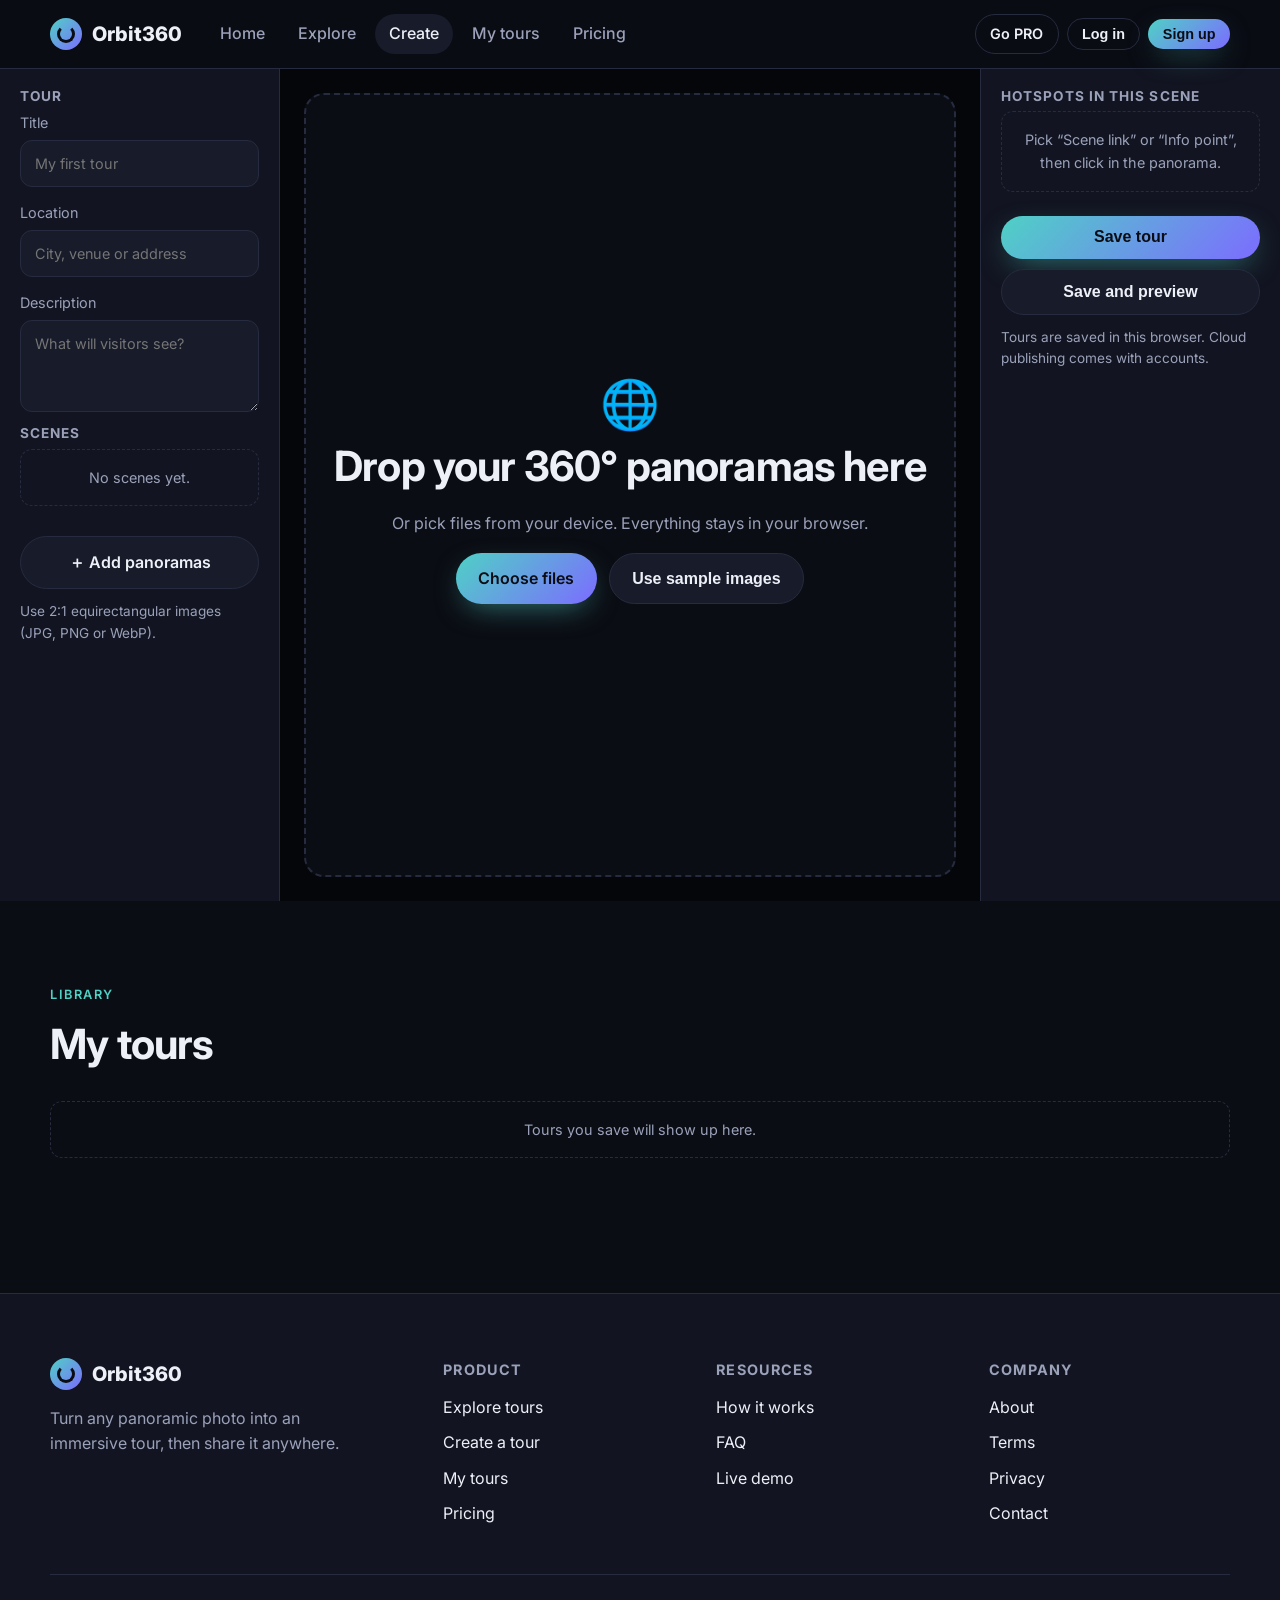
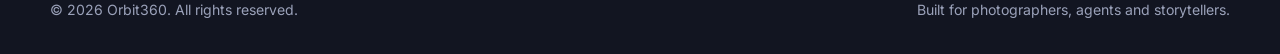
==== create.html @ 3b805b6c "Add Orbit360 panorama tour site Static site with a three.js 360 viewer, demo tour gallery, in-browse" ====
<!doctype html>
<html lang="en"><head>
<meta charset="utf-8"><meta name="viewport" content="width=device-width,initial-scale=1">
<link rel="icon" href="data:image/svg+xml,%3Csvg xmlns='http://www.w3.org/2000/svg' viewBox='0 0 32 32'%3E%3Cdefs%3E%3ClinearGradient id='g'%3E%3Cstop stop-color='%234fd1c5'/%3E%3Cstop offset='1' stop-color='%237c6cff'/%3E%3C/linearGradient%3E%3C/defs%3E%3Ccircle cx='16' cy='16' r='16' fill='url(%23g)'/%3E%3C/svg%3E">
<link rel="preconnect" href="https://fonts.googleapis.com"><link href="https://fonts.googleapis.com/css2?family=Inter:wght@400;500;600;700;800&display=swap" rel="stylesheet">
<link rel="stylesheet" href="css/style.css">
<title>Create a tour · Orbit360</title>
</head>
<body data-page="create">
<div class="create-layout">
  <aside class="panel">
    <h3>Tour</h3>
    <label class="field">Title<input id="title" placeholder="My first tour" maxlength="80"></label>
    <label class="field">Location<input id="location" placeholder="City, venue or address" maxlength="80"></label>
    <label class="field">Description<textarea id="desc" rows="3" maxlength="300" placeholder="What will visitors see?"></textarea></label>
    <h3>Scenes</h3>
    <div class="scene-list" id="scenes"></div>
    <label class="btn" style="width:100%;justify-content:center">＋ Add panoramas<input type="file" id="file2" accept="image/*" multiple hidden></label>
    <p class="small" style="margin-top:12px">Use 2:1 equirectangular images (JPG, PNG or WebP).</p>
  </aside>
  <div class="stage" id="stage">
    <div class="mode-bar" id="modes" hidden>
      <button data-m="view" class="on">👁 View</button><button data-m="scene">➜ Scene link</button><button data-m="info">ⓘ Info point</button><button data-m="start">◎ Set start view</button>
    </div>
    <div class="dropzone" id="drop">
      <div>
        <div style="font-size:3rem">🌐</div>
        <h2>Drop your 360° panoramas here</h2>
        <p>Or pick files from your device. Everything stays in your browser.</p>
        <div class="cta-row" style="justify-content:center">
          <label class="btn btn-primary">Choose files<input type="file" id="file" accept="image/*" multiple hidden></label>
          <button class="btn" id="sample">Use sample images</button>
        </div>
      </div>
    </div>
  </div>
  <aside class="panel right">
    <h3>Hotspots in this scene</h3>
    <div id="hs-list"><p class="empty">Pick “Scene link” or “Info point”, then click in the panorama.</p></div>
    <div style="display:grid;gap:10px;margin-top:24px">
      <button class="btn btn-primary" id="save" style="justify-content:center">Save tour</button>
      <button class="btn" id="preview" style="justify-content:center">Save and preview</button>
    </div>
    <p class="small" style="margin-top:12px">Tours are saved in this browser. Cloud publishing comes with accounts.</p>
  </aside>
</div>

<section class="block container" id="my-tours" style="padding:80px 0">
  <div class="section-head" style="text-align:left;margin:0 0 32px"><span class="eyebrow">Library</span><h2>My tours</h2></div>
  <div class="grid" id="mine"></div>
</section>

<div class="modal" id="hs-modal"><div class="modal-box">
  <button class="modal-close" onclick="this.closest('.modal').classList.remove('open')">×</button>
  <h3 id="hs-title">New hotspot</h3>
  <form id="hs-form">
    <label class="field">Label<input name="label" required maxlength="60"></label>
    <label class="field" id="hs-target-f">Goes to scene<select name="target"></select></label>
    <label class="field" id="hs-text-f">Text<textarea name="text" rows="3" maxlength="400"></textarea></label>
    <button class="btn btn-primary" type="submit" style="width:100%;justify-content:center">Add hotspot</button>
  </form>
</div></div>

<script type="module">
  import { toast } from './js/layout.js';
  import { PanoViewer, escapeHtml } from './js/viewer.js';
  import { saveTour, getLocalTour, listLocalTours, deleteLocalTour, hydrate } from './js/db.js';

  const $ = id => document.getElementById(id);
  const uid = () => Math.random().toString(36).slice(2, 10);
  let tour = { id: uid(), title: '', location: '', description: '', author: 'You', category: 'My tour', scenes: [] };
  let cur = null, mode = 'view', pending = null, viewer = null;
  const urls = new Map(); // scene id -> object URLs
  const sceneUrl = s => { if (!urls.has(s.id)) urls.set(s.id, { src: URL.createObjectURL(s.blob), thumb: URL.createObjectURL(s.thumb) }); return urls.get(s.id); };

  function ensureViewer() {
    if (viewer) return;
    viewer = new PanoViewer($('stage'), { autoRotate: 0 });
    viewer.on('click', p => {
      if (mode === 'scene' || mode === 'info') openHsModal(p);
    });
    viewer.on('hotspot', h => toast(h.type === 'scene' ? 'Links to: ' + (tour.scenes.find(s => s.id === h.target)?.title || '?') : h.label));
  }

  async function processFile(file) {
    const bmp = await createImageBitmap(file);
    if (Math.abs(bmp.width / bmp.height - 2) > 0.15) toast(file.name + ' is not 2:1, it may look stretched');
    const gl = document.createElement('canvas').getContext('webgl');
    const maxW = Math.min(gl ? gl.getParameter(gl.MAX_TEXTURE_SIZE) : 4096, 8192);
    const w = Math.min(bmp.width, maxW), h = Math.round(w / 2);
    const c = document.createElement('canvas'); c.width = w; c.height = h; c.getContext('2d').drawImage(bmp, 0, 0, w, h);
    const blob = await new Promise(r => c.toBlob(r, 'image/jpeg', 0.9));
    const t = document.createElement('canvas'); t.width = 480; t.height = 270;
    t.getContext('2d').drawImage(bmp, bmp.width * .25, bmp.height * .2, bmp.width * .5, bmp.height * .6, 0, 0, 480, 270);
    const thumb = await new Promise(r => t.toBlob(r, 'image/jpeg', 0.8));
    return { id: uid(), title: file.name.replace(/\.[^.]+$/, '').replace(/[-_]+/g, ' ').slice(0, 40) || 'Scene', blob, thumb, yaw: 0, pitch: 0, hotspots: [] };
  }

  async function addFiles(files) {
    const imgs = [...files].filter(f => f.type.startsWith('image/'));
    if (!imgs.length) return toast('Please choose image files');
    toast('Processing ' + imgs.length + ' image' + (imgs.length > 1 ? 's' : '') + '…');
    for (const f of imgs) { try { tour.scenes.push(await processFile(f)); } catch (e) { toast('Could not read ' + f.name); } }
    if (!tour.title && tour.scenes[0]) $('title').value = tour.title = tour.scenes[0].title;
    showEditor(); select(cur || tour.scenes[0].id);
  }

  function showEditor() { $('drop').hidden = tour.scenes.length > 0; $('modes').hidden = !tour.scenes.length; if (tour.scenes.length) ensureViewer(); renderScenes(); }

  function renderScenes() {
    $('scenes').innerHTML = tour.scenes.length ? tour.scenes.map((s, i) => `<div class="scene-item ${s.id === cur ? 'on' : ''}" data-id="${s.id}">
      <img src="${sceneUrl(s).thumb}" alt=""><input value="${escapeHtml(s.title)}" data-rename="${s.id}" aria-label="Scene name">
      <button class="x" data-del="${s.id}" title="Remove scene">×</button></div>`).join('') : '<p class="empty">No scenes yet.</p>';
  }
  $('scenes').addEventListener('click', e => {
    const d = e.target.closest('[data-del]');
    if (d) { tour.scenes = tour.scenes.filter(s => s.id !== d.dataset.del); tour.scenes.forEach(s => s.hotspots = s.hotspots.filter(h => h.target !== d.dataset.del)); if (cur === d.dataset.del) cur = null; showEditor(); if (tour.scenes[0]) select(cur || tour.scenes[0].id); return; }
    const it = e.target.closest('[data-id]'); if (it && !e.target.matches('input')) select(it.dataset.id);
  });
  $('scenes').addEventListener('input', e => { const s = tour.scenes.find(x => x.id === e.target.dataset.rename); if (s) s.title = e.target.value; });

  function select(id) {
    cur = id; const s = tour.scenes.find(x => x.id === id); if (!s) return;
    renderScenes(); viewer.load(sceneUrl(s).src, { yaw: s.yaw, pitch: s.pitch, hotspots: s.hotspots }); renderHs();
  }
  const scene = () => tour.scenes.find(x => x.id === cur);

  function renderHs() {
    const s = scene(); if (!s) return;
    $('hs-list').innerHTML = s.hotspots.length ? s.hotspots.map((h, i) => `<div class="hs-item"><div class="row"><b>${h.type === 'scene' ? '➜' : 'ⓘ'} ${escapeHtml(h.label)}</b><button class="x" style="background:none;border:0;color:var(--muted);cursor:pointer" data-rm="${i}">×</button></div>
      <span class="small">${h.type === 'scene' ? 'to ' + escapeHtml(tour.scenes.find(x => x.id === h.target)?.title || '?') : escapeHtml(h.text || '')}</span></div>`).join('')
      : '<p class="empty">Pick “Scene link” or “Info point”, then click in the panorama.</p>';
  }
  $('hs-list').onclick = e => { const b = e.target.closest('[data-rm]'); if (b) { scene().hotspots.splice(+b.dataset.rm, 1); viewer.setHotspots(scene().hotspots); renderHs(); } };

  $('modes').onclick = e => {
    const b = e.target.closest('[data-m]'); if (!b) return;
    if (b.dataset.m === 'start') { const v = viewer.getView(); Object.assign(scene(), { yaw: v.yaw, pitch: v.pitch }); return toast('Start view saved for this scene'); }
    if (b.dataset.m === 'scene' && tour.scenes.length < 2) return toast('Add a second panorama to link scenes');
    mode = b.dataset.m; $('modes').querySelectorAll('button').forEach(x => x.classList.toggle('on', x === b));
    if (mode !== 'view') toast('Click in the panorama to place it');
  };

  function openHsModal(p) {
    pending = { ...p, type: mode };
    const f = $('hs-form'); f.reset();
    $('hs-title').textContent = mode === 'scene' ? 'New scene link' : 'New info point';
    $('hs-target-f').hidden = mode !== 'scene'; $('hs-text-f').hidden = mode !== 'info';
    f.target.innerHTML = tour.scenes.filter(s => s.id !== cur).map(s => `<option value="${s.id}">${escapeHtml(s.title)}</option>`).join('');
    if (mode === 'scene') f.label.value = 'Go to ' + (tour.scenes.find(s => s.id !== cur)?.title || '');
    f.target.onchange = () => f.label.value = 'Go to ' + f.target.selectedOptions[0].text;
    $('hs-modal').classList.add('open'); setTimeout(() => f.label.focus(), 50);
  }
  $('hs-form').onsubmit = e => {
    e.preventDefault(); const f = e.target;
    const h = { type: pending.type, yaw: pending.yaw, pitch: pending.pitch, label: f.label.value.trim() };
    if (h.type === 'scene') h.target = f.target.value; else h.text = f.text.value.trim();
    scene().hotspots.push(h); viewer.setHotspots(scene().hotspots); renderHs(); $('hs-modal').classList.remove('open');
  };

  ['title', 'location'].forEach(k => $(k).oninput = e => tour[k] = e.target.value);
  $('desc').oninput = e => tour.description = e.target.value;
  $('file').onchange = e => addFiles(e.target.files); $('file2').onchange = e => addFiles(e.target.files);
  const drop = $('stage');
  drop.addEventListener('dragover', e => { e.preventDefault(); $('drop').classList.add('over'); });
  drop.addEventListener('dragleave', () => $('drop').classList.remove('over'));
  drop.addEventListener('drop', e => { e.preventDefault(); $('drop').classList.remove('over'); addFiles(e.dataTransfer.files); });
  $('sample').onclick = async () => {
    const names = ['alpine-lake', 'night-sky'];
    const files = await Promise.all(names.map(async n => new File([await (await fetch('assets/pano/' + n + '.jpg')).blob()], n + '.jpg', { type: 'image/jpeg' })));
    addFiles(files);
  };

  async function save() {
    if (!tour.scenes.length) { toast('Add at least one panorama first'); return false; }
    tour.title = tour.title.trim() || 'Untitled tour'; tour.updated = Date.now();
    try { await saveTour(tour); toast('Tour saved'); renderMine(); return true; } catch (e) { toast('Saving failed: ' + e.message); return false; }
  }
  $('save').onclick = save;
  $('preview').onclick = async () => { if (await save()) location.href = 'tour.html?local=' + tour.id; };

  async function renderMine() {
    const list = (await listLocalTours().catch(() => [])).sort((a, b) => b.updated - a.updated);
    $('mine').innerHTML = list.length ? list.map(t => { const h = hydrate({ ...t, scenes: t.scenes.slice(0, 1) }); return `<div class="card">
      <a class="card-media" href="tour.html?local=${t.id}"><img src="${h.cover}" alt=""><span class="badge">${t.scenes.length} scene${t.scenes.length > 1 ? 's' : ''}</span><span class="badge badge-360">360°</span></a>
      <div class="card-body"><h3>${escapeHtml(t.title)}</h3><p>${escapeHtml(t.description || t.location || '')}</p>
      <div class="row"><a class="btn btn-sm" href="tour.html?local=${t.id}">View</a><a class="btn btn-sm" href="create.html?edit=${t.id}">Edit</a><button class="btn btn-sm btn-ghost" data-delete="${t.id}">Delete</button></div></div></div>`; }).join('')
      : '<p class="empty" style="grid-column:1/-1">Tours you save will show up here.</p>';
  }
  $('mine').onclick = async e => { const b = e.target.closest('[data-delete]'); if (b && confirm('Delete this tour?')) { await deleteLocalTour(b.dataset.delete); renderMine(); } };

  const editId = new URLSearchParams(location.search).get('edit');
  if (editId) {
    const t = await getLocalTour(editId).catch(() => null);
    if (t) { tour = t; $('title').value = t.title; $('location').value = t.location || ''; $('desc').value = t.description || ''; showEditor(); select(t.scenes[0]?.id); }
  }
  renderScenes(); renderMine();
</script>
</body></html>
---- css/style.css ----
:root{
  --bg:#0b0d14; --bg2:#121521; --card:#171b2a; --line:#262b3f; --text:#eef0f7; --muted:#9aa1b9;
  --accent:#4fd1c5; --accent2:#7c6cff; --grad:linear-gradient(135deg,#4fd1c5,#7c6cff); --radius:16px;
  --shadow:0 20px 50px -20px rgba(0,0,0,.6);
}
*{box-sizing:border-box} [hidden]{display:none!important} html{scroll-behavior:smooth}
body{margin:0;font-family:Inter,system-ui,-apple-system,Segoe UI,Roboto,sans-serif;background:var(--bg);color:var(--text);line-height:1.6;-webkit-font-smoothing:antialiased}
a{color:inherit;text-decoration:none} img{max-width:100%;display:block}
.container{width:min(1180px,100% - 32px);margin-inline:auto}
h1,h2,h3{line-height:1.15;margin:0 0 .5em;letter-spacing:-.02em} h1{font-size:clamp(2.2rem,5vw,3.8rem)} h2{font-size:clamp(1.7rem,3.4vw,2.6rem)}
p{margin:0 0 1em;color:var(--muted)}
.grad-text{background:var(--grad);-webkit-background-clip:text;background-clip:text;color:transparent}
.eyebrow{display:inline-block;font-size:.8rem;font-weight:600;letter-spacing:.12em;text-transform:uppercase;color:var(--accent);margin-bottom:1rem}
.btn{display:inline-flex;align-items:center;gap:.5em;padding:.8em 1.4em;border-radius:999px;font-weight:600;border:1px solid var(--line);background:var(--card);color:var(--text);cursor:pointer;font-size:1rem;transition:transform .15s,box-shadow .15s,background .15s}
.btn:hover{transform:translateY(-1px)}
.btn-primary{background:var(--grad);border:0;color:#0b0d14;box-shadow:0 10px 30px -10px rgba(79,209,197,.6)}
.btn-ghost{background:transparent}
.btn-sm{padding:.5em 1em;font-size:.9rem}

/* header */
.site-header{position:sticky;top:0;z-index:50;background:rgba(11,13,20,.75);backdrop-filter:blur(14px);border-bottom:1px solid var(--line)}
.site-header .container{display:flex;align-items:center;gap:24px;height:68px}
.logo{display:flex;align-items:center;gap:10px;font-weight:800;font-size:1.25rem}
.logo-mark{width:32px;height:32px;border-radius:50%;background:var(--grad);position:relative}
.logo-mark::after{content:"";position:absolute;inset:7px;border-radius:50%;border:3px solid #0b0d14;border-top-color:transparent}
.nav{display:flex;gap:4px;flex:1}
.nav a{padding:.45em .9em;border-radius:999px;color:var(--muted);font-weight:500}
.nav a:hover,.nav a.active{color:var(--text);background:var(--card)}
.header-actions{display:flex;gap:8px;align-items:center}
.menu-btn{display:none;background:none;border:0;color:var(--text);font-size:1.6rem;cursor:pointer}
@media (max-width:900px){
  .nav{position:fixed;inset:68px 0 auto 0;flex-direction:column;background:var(--bg2);padding:12px 16px;border-bottom:1px solid var(--line);display:none}
  .nav.open{display:flex} .menu-btn{display:block} .header-actions{margin-left:auto} .header-actions .hide-sm{display:none}
}

/* hero */
.hero{position:relative;min-height:calc(100vh - 68px);display:grid;align-items:center;overflow:hidden}
.hero-viewer{position:absolute;inset:0}
.hero::after{content:"";position:absolute;inset:0;background:linear-gradient(90deg,rgba(11,13,20,.92) 0%,rgba(11,13,20,.6) 45%,rgba(11,13,20,.05) 100%),linear-gradient(0deg,var(--bg) 0%,transparent 25%);pointer-events:none}
.hero-content{position:relative;z-index:2;padding:80px 0 120px;max-width:640px;pointer-events:none}
.hero-content a,.hero-content button{pointer-events:auto}
.hero ul{list-style:none;padding:0;margin:0 0 2rem;display:grid;gap:.5rem}
.hero li{color:var(--text)} .hero li::before{content:"✓";color:var(--accent);font-weight:700;margin-right:.6em}
.cta-row{display:flex;gap:12px;flex-wrap:wrap}
.drag-hint{position:absolute;right:24px;bottom:120px;z-index:2;font-size:.85rem;color:var(--text);background:rgba(0,0,0,.45);padding:.5em 1em;border-radius:999px;pointer-events:none}
.stats{position:relative;z-index:3;margin-top:-70px}
.stats-grid{display:grid;grid-template-columns:repeat(4,1fr);gap:1px;background:var(--line);border:1px solid var(--line);border-radius:var(--radius);overflow:hidden;box-shadow:var(--shadow)}
.stat{background:var(--bg2);padding:24px}
.stat b{display:block;font-size:1.6rem} .stat span{color:var(--muted);font-size:.92rem}
@media (max-width:760px){.stats-grid{grid-template-columns:repeat(2,1fr)} .drag-hint{display:none}}

/* sections */
section.block{padding:110px 0}
.section-head{text-align:center;max-width:720px;margin:0 auto 56px}
.feature{display:grid;grid-template-columns:1.1fr 1fr;gap:64px;align-items:center;padding:60px 0}
.feature.reverse .feature-media{order:2}
.feature-media{border-radius:var(--radius);overflow:hidden;border:1px solid var(--line);box-shadow:var(--shadow);aspect-ratio:16/10;position:relative;background:var(--card)}
.feature-media .pv{position:absolute;inset:0}
.feature-list{list-style:none;padding:0;margin:0 0 1.5rem;display:grid;gap:14px}
.feature-list li{padding-left:40px;position:relative;color:var(--muted)}
.feature-list li b{color:var(--text);display:block}
.feature-list li::before{content:"";position:absolute;left:0;top:4px;width:26px;height:26px;border-radius:8px;background:var(--grad);opacity:.9;mask:url("data:image/svg+xml,%3Csvg xmlns='http://www.w3.org/2000/svg' viewBox='0 0 24 24'%3E%3Cpath d='M9 16.2 4.8 12l-1.4 1.4L9 19 21 7l-1.4-1.4z'/%3E%3C/svg%3E") center/18px no-repeat,linear-gradient(#000,#000)}
.chips{display:flex;flex-wrap:wrap;gap:8px;margin-bottom:1.5rem}
.chip{padding:.35em .9em;border-radius:999px;border:1px solid var(--line);background:var(--card);font-size:.88rem;color:var(--muted);cursor:pointer}
.chip.active{background:var(--text);color:var(--bg);border-color:var(--text)}
@media (max-width:900px){.feature{grid-template-columns:1fr;gap:32px}.feature.reverse .feature-media{order:0}}

/* mock editor */
.mock-editor{position:absolute;inset:0;display:grid;grid-template-columns:120px 1fr;font-size:.75rem}
.mock-side{background:#0f1220;border-right:1px solid var(--line);padding:10px;display:grid;gap:8px;align-content:start}
.mock-side div{height:54px;border-radius:8px;background-size:cover;background-position:center;border:2px solid transparent}
.mock-side div.on{border-color:var(--accent)}
.mock-stage{position:relative}
.mock-toolbar{position:absolute;top:10px;left:10px;right:10px;display:flex;gap:6px;z-index:3}
.mock-toolbar span{background:rgba(11,13,20,.8);padding:4px 10px;border-radius:999px;border:1px solid var(--line)}

/* cards */
.grid{display:grid;grid-template-columns:repeat(auto-fill,minmax(280px,1fr));gap:24px}
.card{background:var(--card);border:1px solid var(--line);border-radius:var(--radius);overflow:hidden;transition:transform .2s,border-color .2s;display:flex;flex-direction:column}
.card:hover{transform:translateY(-4px);border-color:#3a4060}
.card-media{aspect-ratio:16/9;position:relative;overflow:hidden}
.card-media img{width:100%;height:100%;object-fit:cover;transition:transform .6s}
.card:hover .card-media img{transform:scale(1.06)}
.badge{position:absolute;top:12px;left:12px;background:rgba(11,13,20,.75);backdrop-filter:blur(6px);padding:.2em .7em;border-radius:999px;font-size:.78rem}
.badge-360{left:auto;right:12px;background:var(--grad);color:#0b0d14;font-weight:700}
.card-body{padding:16px 18px 18px;flex:1;display:flex;flex-direction:column}
.card-body h3{font-size:1.1rem;margin-bottom:.25em}
.card-meta{display:flex;justify-content:space-between;color:var(--muted);font-size:.85rem;margin-top:auto}

/* pricing */
.pricing{display:grid;grid-template-columns:repeat(3,1fr);gap:24px;align-items:stretch}
.plan{background:var(--card);border:1px solid var(--line);border-radius:var(--radius);padding:32px;display:flex;flex-direction:column}
.plan.featured{border:1px solid transparent;background:linear-gradient(var(--card),var(--card)) padding-box,var(--grad) border-box;position:relative}
.plan.featured::before{content:"Most popular";position:absolute;top:-12px;left:32px;background:var(--grad);color:#0b0d14;font-size:.75rem;font-weight:700;padding:.2em .8em;border-radius:999px}
.price{font-size:2.6rem;font-weight:800;margin:.2em 0} .price small{font-size:1rem;color:var(--muted);font-weight:500}
.plan ul{list-style:none;padding:0;margin:1rem 0 2rem;display:grid;gap:10px;flex:1}
.plan li{color:var(--muted)} .plan li::before{content:"✓";color:var(--accent);margin-right:.6em;font-weight:700}
.plan li.no{opacity:.45} .plan li.no::before{content:"–";color:var(--muted)}
.billing-toggle{display:inline-flex;background:var(--card);border:1px solid var(--line);border-radius:999px;padding:4px;margin-top:1rem}
.billing-toggle button{background:none;border:0;color:var(--muted);padding:.5em 1.1em;border-radius:999px;cursor:pointer;font-weight:600}
.billing-toggle button.on{background:var(--text);color:var(--bg)}
@media (max-width:900px){.pricing{grid-template-columns:1fr}}
.compare{width:100%;border-collapse:collapse;margin-top:48px;font-size:.95rem}
.compare th,.compare td{padding:14px;border-bottom:1px solid var(--line);text-align:center}
.compare th:first-child,.compare td:first-child{text-align:left;color:var(--muted)}
.table-wrap{overflow-x:auto}

/* steps / testimonials / faq */
.steps{display:grid;grid-template-columns:repeat(3,1fr);gap:24px;counter-reset:s}
.step{background:var(--card);border:1px solid var(--line);border-radius:var(--radius);padding:28px;counter-increment:s}
.step::before{content:counter(s);display:grid;place-items:center;width:40px;height:40px;border-radius:12px;background:var(--grad);color:#0b0d14;font-weight:800;margin-bottom:16px}
@media (max-width:900px){.steps{grid-template-columns:1fr}}
.quotes{display:grid;grid-template-columns:repeat(3,1fr);gap:24px}
.quote{background:var(--card);border:1px solid var(--line);border-radius:var(--radius);padding:28px}
.quote p{color:var(--text);font-size:1.02rem} .quote footer{color:var(--muted);font-size:.9rem}
@media (max-width:900px){.quotes{grid-template-columns:1fr}}
.faq{max-width:780px;margin:0 auto}
.faq details{border-bottom:1px solid var(--line);padding:18px 0}
.faq summary{cursor:pointer;font-weight:600;list-style:none;display:flex;justify-content:space-between}
.faq summary::after{content:"+";color:var(--accent);font-size:1.3rem;line-height:1}
.faq details[open] summary::after{content:"–"} .faq details p{margin:.8em 0 0}
.pro-cta{border-radius:24px;padding:64px;text-align:center;background:radial-gradient(circle at 20% 0%,rgba(79,209,197,.25),transparent 50%),radial-gradient(circle at 90% 100%,rgba(124,108,255,.35),transparent 50%),var(--bg2);border:1px solid var(--line)}
@media (max-width:600px){.pro-cta{padding:40px 20px}}

/* footer */
.site-footer{border-top:1px solid var(--line);padding:64px 0 32px;margin-top:40px;background:var(--bg2)}
.footer-grid{display:grid;grid-template-columns:1.5fr repeat(3,1fr);gap:32px}
.footer-grid h4{margin:0 0 1em;font-size:.9rem;text-transform:uppercase;letter-spacing:.08em;color:var(--muted)}
.footer-grid ul{list-style:none;padding:0;margin:0;display:grid;gap:.6em}
.footer-grid a:hover{color:var(--accent)}
.footer-bottom{display:flex;justify-content:space-between;flex-wrap:wrap;gap:12px;margin-top:48px;padding-top:24px;border-top:1px solid var(--line);color:var(--muted);font-size:.88rem}
@media (max-width:760px){.footer-grid{grid-template-columns:1fr 1fr}}

/* modal */
.modal{position:fixed;inset:0;z-index:100;display:none;place-items:center;background:rgba(0,0,0,.6);backdrop-filter:blur(4px);padding:16px}
.modal.open{display:grid}
.modal-box{background:var(--bg2);border:1px solid var(--line);border-radius:20px;width:min(420px,100%);padding:32px;position:relative;max-height:90vh;overflow:auto}
.modal-close{position:absolute;top:12px;right:16px;background:none;border:0;color:var(--muted);font-size:1.6rem;cursor:pointer}
.tabs{display:flex;gap:4px;background:var(--card);padding:4px;border-radius:999px;margin-bottom:24px}
.tabs button{flex:1;background:none;border:0;color:var(--muted);padding:.55em;border-radius:999px;cursor:pointer;font-weight:600}
.tabs button.on{background:var(--text);color:var(--bg)}
label.field{display:block;margin-bottom:14px;font-size:.9rem;color:var(--muted)}
.field input,.field textarea,.field select{display:block;width:100%;margin-top:6px;padding:.75em 1em;border-radius:12px;border:1px solid var(--line);background:var(--card);color:var(--text);font:inherit}
.field input:focus,.field textarea:focus{outline:2px solid var(--accent);border-color:transparent}
.row{display:flex;gap:8px} .row .field{flex:1}
.small{font-size:.85rem;color:var(--muted)}
.toast{position:fixed;bottom:24px;left:50%;transform:translateX(-50%) translateY(100px);background:var(--text);color:var(--bg);padding:.7em 1.3em;border-radius:999px;font-weight:600;z-index:200;transition:transform .3s}
.toast.show{transform:translateX(-50%) translateY(0)}

/* viewer */
.pv{overflow:hidden;cursor:grab;touch-action:none;outline:none;background:#05060a}
.pv canvas{display:block;width:100%;height:100%;outline:none}
.pv-grabbing{cursor:grabbing}
.pv-static{touch-action:auto;cursor:default}
.pv-layer{position:absolute;inset:0;pointer-events:none}
.pv-loading::after{content:"";position:absolute;top:50%;left:50%;width:36px;height:36px;margin:-18px;border-radius:50%;border:3px solid rgba(255,255,255,.2);border-top-color:#fff;animation:spin .8s linear infinite}
@keyframes spin{to{transform:rotate(360deg)}}
.pv-hotspot{position:absolute;left:0;top:0;pointer-events:auto;display:flex;align-items:center;gap:8px;background:none;border:0;color:#fff;cursor:pointer;font:inherit;padding:0}
.pv-dot{width:38px;height:38px;border-radius:50%;display:grid;place-items:center;background:rgba(255,255,255,.18);border:2px solid #fff;backdrop-filter:blur(4px);font-weight:700;box-shadow:0 0 0 0 rgba(255,255,255,.6);animation:pulse 2s infinite}
.is-scene .pv-dot{background:rgba(79,209,197,.55)}
.pv-label{background:rgba(0,0,0,.6);padding:.25em .7em;border-radius:999px;font-size:.85rem;white-space:nowrap;opacity:0;transform:translateX(-6px);transition:.2s}
.pv-hotspot:hover .pv-label,.pv-hotspot:focus .pv-label{opacity:1;transform:none}
@keyframes pulse{70%{box-shadow:0 0 0 14px rgba(255,255,255,0)}100%{box-shadow:0 0 0 0 rgba(255,255,255,0)}}

/* tour page */
body.tour-page{overflow:hidden;height:100vh}
.tour-shell{position:fixed;inset:0}
.tour-shell .pv{position:absolute;inset:0}
.tour-top{position:absolute;top:0;left:0;right:0;z-index:5;display:flex;align-items:center;gap:16px;padding:16px;background:linear-gradient(rgba(0,0,0,.6),transparent);pointer-events:none}
.tour-top>*{pointer-events:auto}
.tour-title h1{font-size:1.2rem;margin:0} .tour-title span{color:#cfd3e3;font-size:.85rem}
.tour-controls{position:absolute;right:16px;top:50%;transform:translateY(-50%);z-index:5;display:grid;gap:8px}
.icon-btn{width:44px;height:44px;border-radius:12px;border:1px solid rgba(255,255,255,.2);background:rgba(11,13,20,.65);backdrop-filter:blur(8px);color:#fff;cursor:pointer;display:grid;place-items:center;font-size:1.05rem}
.icon-btn:hover,.icon-btn.on{background:rgba(79,209,197,.5)}
.scene-strip{position:absolute;left:50%;bottom:16px;transform:translateX(-50%);z-index:5;display:flex;gap:10px;padding:10px;background:rgba(11,13,20,.65);backdrop-filter:blur(8px);border-radius:16px;border:1px solid rgba(255,255,255,.12);max-width:calc(100% - 32px);overflow-x:auto}
.scene-strip button{flex:0 0 auto;width:120px;border:2px solid transparent;border-radius:10px;overflow:hidden;padding:0;background:none;color:#fff;cursor:pointer;text-align:left}
.scene-strip button.on{border-color:var(--accent)}
.scene-strip img{width:100%;height:62px;object-fit:cover}
.scene-strip span{display:block;font-size:.75rem;padding:4px 6px;background:rgba(0,0,0,.5)}
.info-pop{position:absolute;z-index:6;left:16px;bottom:120px;max-width:340px;background:rgba(11,13,20,.9);border:1px solid var(--line);border-radius:16px;padding:18px 20px;display:none}
.info-pop.open{display:block} .info-pop h3{font-size:1rem}
.share-box textarea{font-family:ui-monospace,monospace;font-size:.8rem;height:90px}
#qr{background:#fff;padding:12px;border-radius:12px;width:max-content;margin:0 auto 16px}

/* create page */
.create-layout{display:grid;grid-template-columns:280px 1fr 300px;height:calc(100vh - 68px)}
.panel{background:var(--bg2);border-right:1px solid var(--line);padding:20px;overflow:auto}
.panel.right{border-right:0;border-left:1px solid var(--line)}
.panel h3{font-size:.85rem;text-transform:uppercase;letter-spacing:.08em;color:var(--muted)}
.stage{position:relative;background:#05060a}
.stage .pv{position:absolute;inset:0}
.dropzone{position:absolute;inset:24px;border:2px dashed var(--line);border-radius:20px;display:grid;place-items:center;text-align:center;padding:24px;z-index:4;background:var(--bg)}
.dropzone.over{border-color:var(--accent);background:rgba(79,209,197,.06)}
.scene-list{display:grid;gap:10px;margin-bottom:16px}
.scene-item{display:flex;gap:10px;align-items:center;padding:8px;border-radius:12px;border:1px solid var(--line);cursor:pointer;background:var(--card)}
.scene-item.on{border-color:var(--accent)}
.scene-item img{width:64px;height:40px;object-fit:cover;border-radius:6px}
.scene-item input{background:none;border:0;color:var(--text);font:inherit;width:100%;min-width:0}
.scene-item .x{background:none;border:0;color:var(--muted);cursor:pointer;font-size:1.1rem}
.mode-bar{position:absolute;top:16px;left:50%;transform:translateX(-50%);z-index:5;display:flex;gap:6px;background:rgba(11,13,20,.8);padding:6px;border-radius:999px;border:1px solid var(--line)}
.mode-bar button{white-space:nowrap;background:none;border:0;color:var(--muted);padding:.45em 1em;border-radius:999px;cursor:pointer;font-weight:600}
.mode-bar button.on{background:var(--text);color:var(--bg)}
.hs-item{padding:10px;border:1px solid var(--line);border-radius:12px;margin-bottom:10px;background:var(--card);font-size:.9rem}
.hs-item .row{align-items:center;justify-content:space-between}
.empty{color:var(--muted);font-size:.9rem;text-align:center;padding:16px;border:1px dashed var(--line);border-radius:12px}
@media (max-width:1000px){.create-layout{grid-template-columns:1fr;height:auto}.stage{height:60vh}.panel{border:0;border-bottom:1px solid var(--line)}}
.page-hero{padding:72px 0 32px;text-align:center}
.searchbar{display:flex;gap:12px;justify-content:center;flex-wrap:wrap;margin:24px auto 0;max-width:640px}
.searchbar input{flex:1;min-width:220px;padding:.8em 1.2em;border-radius:999px;border:1px solid var(--line);background:var(--card);color:var(--text);font:inherit}
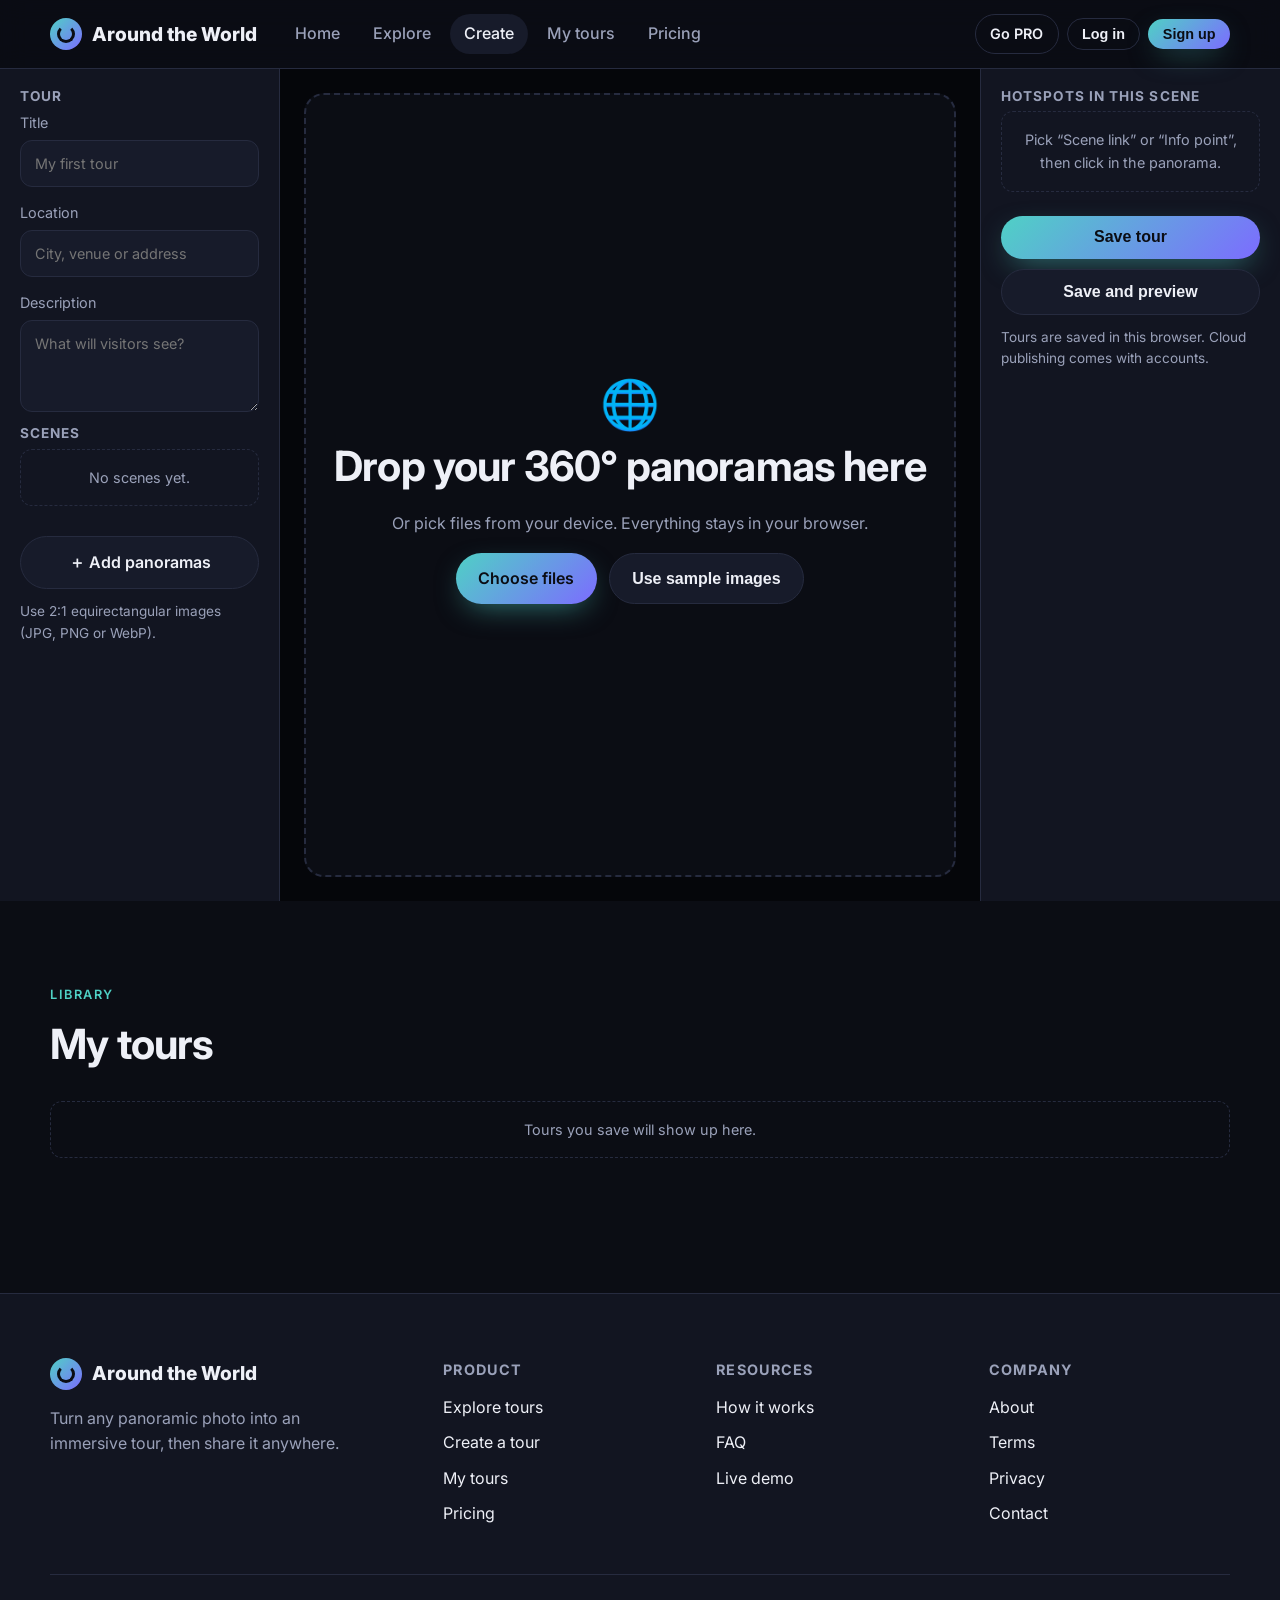
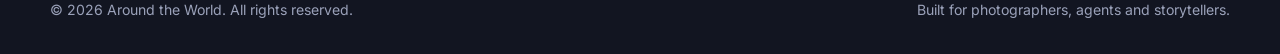
==== commit 44975924: "Rename the site to Around the World Co-Authored-By: Claude Fable 5.2 <noreply@anthropic.com> Claude-" ====
--- a/create.html
+++ b/create.html
@@ -4,7 +4,7 @@
 <link rel="icon" href="data:image/svg+xml,%3Csvg xmlns='http://www.w3.org/2000/svg' viewBox='0 0 32 32'%3E%3Cdefs%3E%3ClinearGradient id='g'%3E%3Cstop stop-color='%234fd1c5'/%3E%3Cstop offset='1' stop-color='%237c6cff'/%3E%3C/linearGradient%3E%3C/defs%3E%3Ccircle cx='16' cy='16' r='16' fill='url(%23g)'/%3E%3C/svg%3E">
 <link rel="preconnect" href="https://fonts.googleapis.com"><link href="https://fonts.googleapis.com/css2?family=Inter:wght@400;500;600;700;800&display=swap" rel="stylesheet">
 <link rel="stylesheet" href="css/style.css">
-<title>Create a tour · Orbit360</title>
+<title>Create a tour · Around the World</title>
 </head>
 <body data-page="create">
 <div class="create-layout">
--- a/css/style.css
+++ b/css/style.css
@@ -20,7 +20,8 @@
 /* header */
 .site-header{position:sticky;top:0;z-index:50;background:rgba(11,13,20,.75);backdrop-filter:blur(14px);border-bottom:1px solid var(--line)}
 .site-header .container{display:flex;align-items:center;gap:24px;height:68px}
-.logo{display:flex;align-items:center;gap:10px;font-weight:800;font-size:1.25rem}
+.logo{display:flex;align-items:center;gap:10px;font-weight:800;font-size:1.2rem;white-space:nowrap}
+.logo-mark{flex:0 0 auto}
 .logo-mark{width:32px;height:32px;border-radius:50%;background:var(--grad);position:relative}
 .logo-mark::after{content:"";position:absolute;inset:7px;border-radius:50%;border:3px solid #0b0d14;border-top-color:transparent}
 .nav{display:flex;gap:4px;flex:1}
@@ -30,7 +31,8 @@
 .menu-btn{display:none;background:none;border:0;color:var(--text);font-size:1.6rem;cursor:pointer}
 @media (max-width:900px){
   .nav{position:fixed;inset:68px 0 auto 0;flex-direction:column;background:var(--bg2);padding:12px 16px;border-bottom:1px solid var(--line);display:none}
-  .nav.open{display:flex} .menu-btn{display:block} .header-actions{margin-left:auto} .header-actions .hide-sm{display:none}
+  .nav.open{display:flex} .menu-btn{display:block} .header-actions{margin-left:auto}
+  .site-header .container{gap:12px} .site-header .logo{font-size:1rem;gap:8px} .site-header .logo-mark{width:26px;height:26px} .site-header .logo-mark::after{inset:6px} .header-actions .hide-sm{display:none}
 }
 
 /* hero */
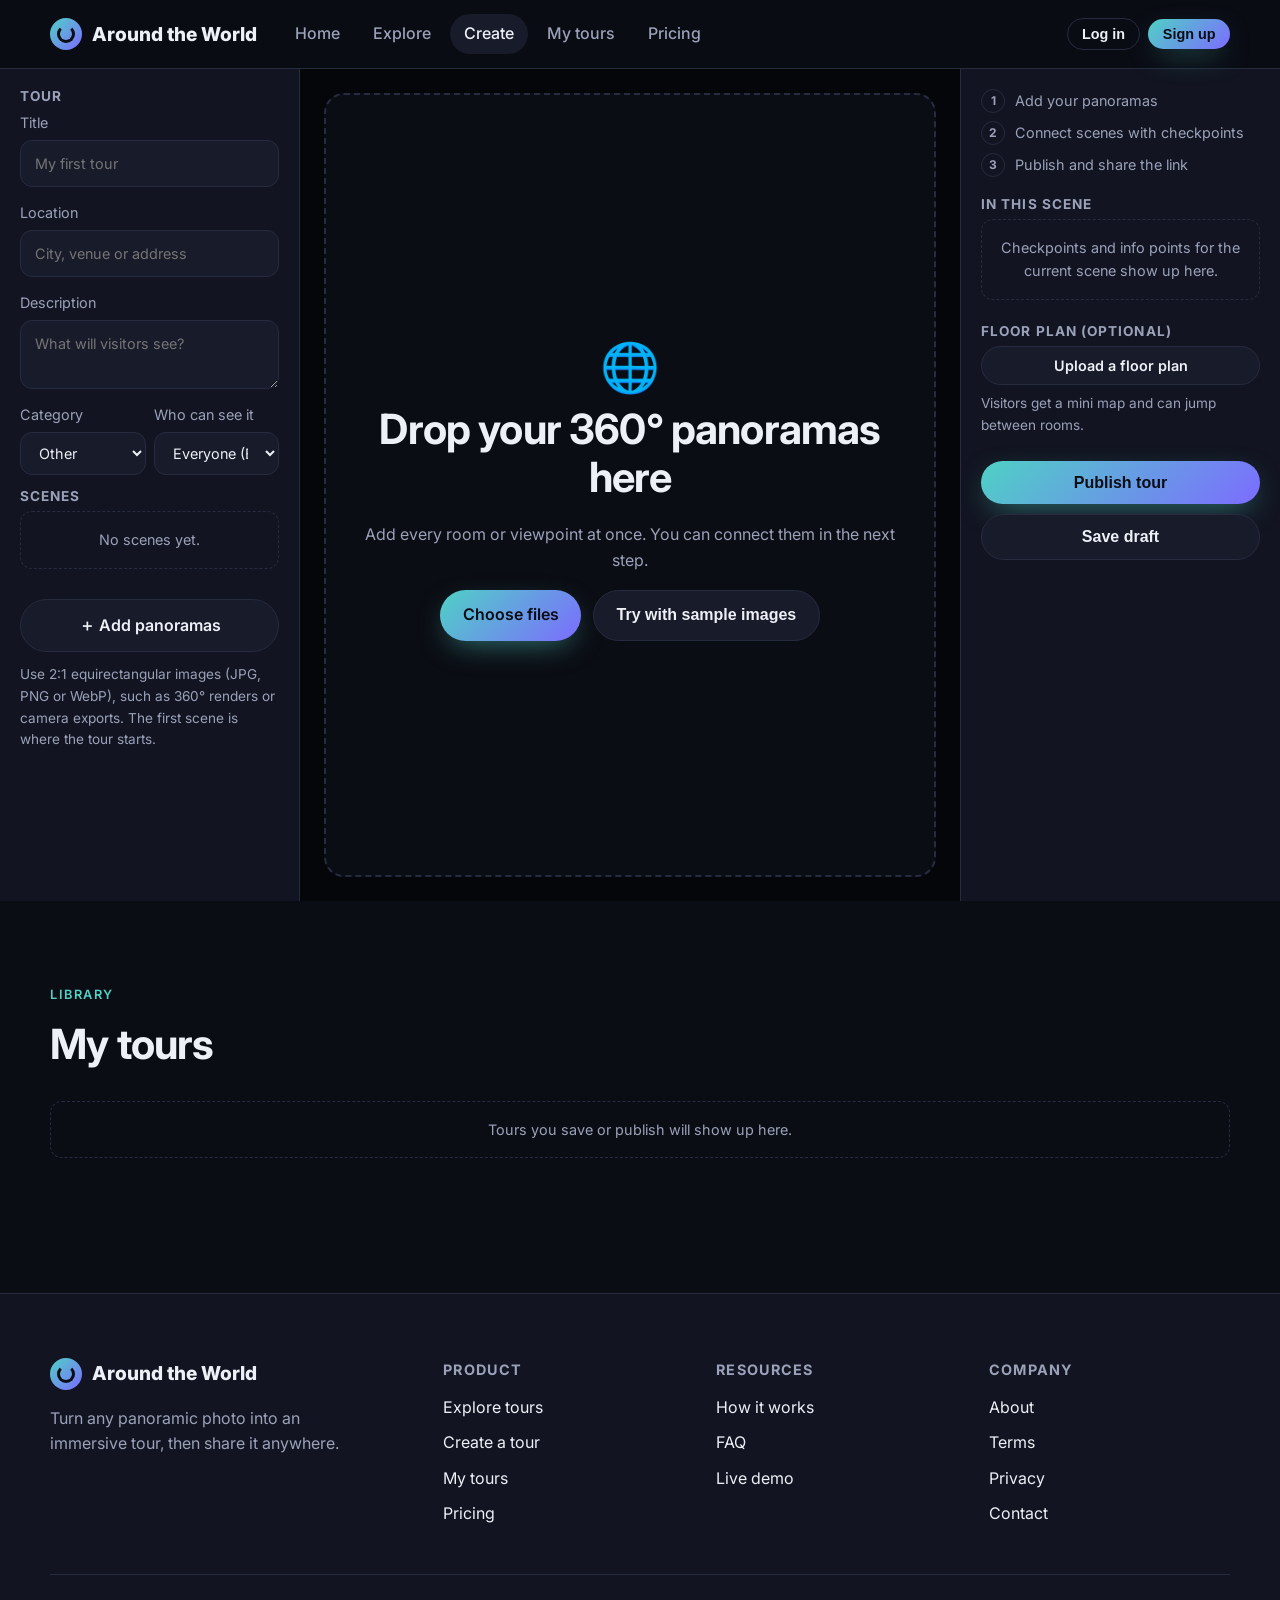
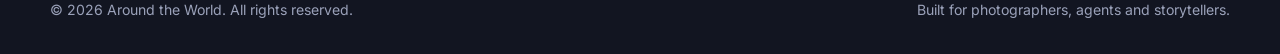
==== commit 8f9a71f8: "Add WASD walking, checkpoint editor, floor plans and cloud publishing - Viewer: A/D turn, W walks to" ====
--- a/create.html
+++ b/create.html
@@ -10,38 +10,57 @@
 <div class="create-layout">
   <aside class="panel">
     <h3>Tour</h3>
-    <label class="field">Title<input id="title" placeholder="My first tour" maxlength="80"></label>
-    <label class="field">Location<input id="location" placeholder="City, venue or address" maxlength="80"></label>
-    <label class="field">Description<textarea id="desc" rows="3" maxlength="300" placeholder="What will visitors see?"></textarea></label>
-    <h3>Scenes</h3>
+    <label class="field">Title<input id="title" placeholder="My first tour" maxlength="120"></label>
+    <label class="field">Location<input id="location" placeholder="City, venue or address" maxlength="120"></label>
+    <label class="field">Description<textarea id="desc" rows="2" maxlength="600" placeholder="What will visitors see?"></textarea></label>
+    <div class="row">
+      <label class="field">Category<select id="category"><option>Real estate</option><option>Architecture</option><option>Hospitality</option><option>Travel</option><option>Nature</option><option>Events</option><option>Education</option><option selected>Other</option></select></label>
+      <label class="field">Who can see it<select id="visibility"><option value="public">Everyone (Explore)</option><option value="unlisted">Only with the link</option></select></label>
+    </div>
+    <h3>Scenes <span class="small" id="scene-count"></span></h3>
     <div class="scene-list" id="scenes"></div>
-    <label class="btn" style="width:100%;justify-content:center">＋ Add panoramas<input type="file" id="file2" accept="image/*" multiple hidden></label>
-    <p class="small" style="margin-top:12px">Use 2:1 equirectangular images (JPG, PNG or WebP).</p>
+    <label class="btn" style="width:100%;justify-content:center">＋ Add panoramas<input type="file" id="file2" accept="image/jpeg,image/png,image/webp" multiple hidden></label>
+    <button class="btn btn-ghost" id="auto-link" style="width:100%;justify-content:center;margin-top:8px" hidden title="Adds a checkpoint from each scene to the next one, and a way back">⇄ Connect scenes in order</button>
+    <p class="small" style="margin-top:12px">Use 2:1 equirectangular images (JPG, PNG or WebP), such as 360° renders or camera exports. The first scene is where the tour starts.</p>
   </aside>
+
   <div class="stage" id="stage">
-    <div class="mode-bar" id="modes" hidden>
-      <button data-m="view" class="on">👁 View</button><button data-m="scene">➜ Scene link</button><button data-m="info">ⓘ Info point</button><button data-m="start">◎ Set start view</button>
+    <div class="mode-bar" id="tools" hidden>
+      <button id="t-link" class="primary" title="Add a checkpoint that moves visitors to another scene">＋ Checkpoint</button>
+      <button id="t-info" title="Add a note visitors can open">ⓘ Info point</button>
+      <button id="t-start" title="Visitors will first see this scene from the current angle">◎ Set start view</button>
+      <button id="t-preview" title="Open the tour as visitors will see it">▶ Preview</button>
     </div>
+    <div class="picker" id="picker" hidden>
+      <div class="picker-head"><b>Where does this checkpoint lead?</b><button class="x" id="picker-x" aria-label="Close">×</button></div>
+      <div class="picker-grid" id="picker-grid"></div>
+      <label class="check"><input type="checkbox" id="way-back" checked> Also add the way back</label>
+    </div>
+    <div class="stage-tip" id="tip" hidden></div>
     <div class="dropzone" id="drop">
       <div>
         <div style="font-size:3rem">🌐</div>
         <h2>Drop your 360° panoramas here</h2>
-        <p>Or pick files from your device. Everything stays in your browser.</p>
+        <p>Add every room or viewpoint at once. You can connect them in the next step.</p>
         <div class="cta-row" style="justify-content:center">
-          <label class="btn btn-primary">Choose files<input type="file" id="file" accept="image/*" multiple hidden></label>
-          <button class="btn" id="sample">Use sample images</button>
+          <label class="btn btn-primary">Choose files<input type="file" id="file" accept="image/jpeg,image/png,image/webp" multiple hidden></label>
+          <button class="btn" id="sample">Try with sample images</button>
         </div>
       </div>
     </div>
   </div>
+
   <aside class="panel right">
-    <h3>Hotspots in this scene</h3>
-    <div id="hs-list"><p class="empty">Pick “Scene link” or “Info point”, then click in the panorama.</p></div>
+    <ol class="steps-mini" id="guide"></ol>
+    <h3>In this scene</h3>
+    <div id="hs-list"></div>
+    <h3 style="margin-top:24px">Floor plan <span class="small">(optional)</span></h3>
+    <div id="plan-box"></div>
     <div style="display:grid;gap:10px;margin-top:24px">
-      <button class="btn btn-primary" id="save" style="justify-content:center">Save tour</button>
-      <button class="btn" id="preview" style="justify-content:center">Save and preview</button>
+      <button class="btn btn-primary" id="publish" style="justify-content:center">Publish tour</button>
+      <button class="btn" id="save" style="justify-content:center">Save draft</button>
     </div>
-    <p class="small" style="margin-top:12px">Tours are saved in this browser. Cloud publishing comes with accounts.</p>
+    <p class="small" id="status" style="margin-top:12px"></p>
   </aside>
 </div>
 
@@ -50,150 +69,13 @@
   <div class="grid" id="mine"></div>
 </section>
 
-<div class="modal" id="hs-modal"><div class="modal-box">
-  <button class="modal-close" onclick="this.closest('.modal').classList.remove('open')">×</button>
-  <h3 id="hs-title">New hotspot</h3>
-  <form id="hs-form">
-    <label class="field">Label<input name="label" required maxlength="60"></label>
-    <label class="field" id="hs-target-f">Goes to scene<select name="target"></select></label>
-    <label class="field" id="hs-text-f">Text<textarea name="text" rows="3" maxlength="400"></textarea></label>
-    <button class="btn btn-primary" type="submit" style="width:100%;justify-content:center">Add hotspot</button>
-  </form>
+<div class="modal" id="done-modal"><div class="modal-box">
+  <button class="modal-close" data-close>×</button>
+  <h3>Your tour is live 🎉</h3>
+  <p>Anyone with this link can explore it.</p>
+  <label class="field">Link<div class="row"><input id="done-link" readonly><button class="btn btn-sm" id="done-copy">Copy</button></div></label>
+  <a class="btn btn-primary" id="done-open" style="width:100%;justify-content:center">Open the tour</a>
 </div></div>
 
-<script type="module">
-  import { toast } from './js/layout.js';
-  import { PanoViewer, escapeHtml } from './js/viewer.js';
-  import { saveTour, getLocalTour, listLocalTours, deleteLocalTour, hydrate } from './js/db.js';
-
-  const $ = id => document.getElementById(id);
-  const uid = () => Math.random().toString(36).slice(2, 10);
-  let tour = { id: uid(), title: '', location: '', description: '', author: 'You', category: 'My tour', scenes: [] };
-  let cur = null, mode = 'view', pending = null, viewer = null;
-  const urls = new Map(); // scene id -> object URLs
-  const sceneUrl = s => { if (!urls.has(s.id)) urls.set(s.id, { src: URL.createObjectURL(s.blob), thumb: URL.createObjectURL(s.thumb) }); return urls.get(s.id); };
-
-  function ensureViewer() {
-    if (viewer) return;
-    viewer = new PanoViewer($('stage'), { autoRotate: 0 });
-    viewer.on('click', p => {
-      if (mode === 'scene' || mode === 'info') openHsModal(p);
-    });
-    viewer.on('hotspot', h => toast(h.type === 'scene' ? 'Links to: ' + (tour.scenes.find(s => s.id === h.target)?.title || '?') : h.label));
-  }
-
-  async function processFile(file) {
-    const bmp = await createImageBitmap(file);
-    if (Math.abs(bmp.width / bmp.height - 2) > 0.15) toast(file.name + ' is not 2:1, it may look stretched');
-    const gl = document.createElement('canvas').getContext('webgl');
-    const maxW = Math.min(gl ? gl.getParameter(gl.MAX_TEXTURE_SIZE) : 4096, 8192);
-    const w = Math.min(bmp.width, maxW), h = Math.round(w / 2);
-    const c = document.createElement('canvas'); c.width = w; c.height = h; c.getContext('2d').drawImage(bmp, 0, 0, w, h);
-    const blob = await new Promise(r => c.toBlob(r, 'image/jpeg', 0.9));
-    const t = document.createElement('canvas'); t.width = 480; t.height = 270;
-    t.getContext('2d').drawImage(bmp, bmp.width * .25, bmp.height * .2, bmp.width * .5, bmp.height * .6, 0, 0, 480, 270);
-    const thumb = await new Promise(r => t.toBlob(r, 'image/jpeg', 0.8));
-    return { id: uid(), title: file.name.replace(/\.[^.]+$/, '').replace(/[-_]+/g, ' ').slice(0, 40) || 'Scene', blob, thumb, yaw: 0, pitch: 0, hotspots: [] };
-  }
-
-  async function addFiles(files) {
-    const imgs = [...files].filter(f => f.type.startsWith('image/'));
-    if (!imgs.length) return toast('Please choose image files');
-    toast('Processing ' + imgs.length + ' image' + (imgs.length > 1 ? 's' : '') + '…');
-    for (const f of imgs) { try { tour.scenes.push(await processFile(f)); } catch (e) { toast('Could not read ' + f.name); } }
-    if (!tour.title && tour.scenes[0]) $('title').value = tour.title = tour.scenes[0].title;
-    showEditor(); select(cur || tour.scenes[0].id);
-  }
-
-  function showEditor() { $('drop').hidden = tour.scenes.length > 0; $('modes').hidden = !tour.scenes.length; if (tour.scenes.length) ensureViewer(); renderScenes(); }
-
-  function renderScenes() {
-    $('scenes').innerHTML = tour.scenes.length ? tour.scenes.map((s, i) => `<div class="scene-item ${s.id === cur ? 'on' : ''}" data-id="${s.id}">
-      <img src="${sceneUrl(s).thumb}" alt=""><input value="${escapeHtml(s.title)}" data-rename="${s.id}" aria-label="Scene name">
-      <button class="x" data-del="${s.id}" title="Remove scene">×</button></div>`).join('') : '<p class="empty">No scenes yet.</p>';
-  }
-  $('scenes').addEventListener('click', e => {
-    const d = e.target.closest('[data-del]');
-    if (d) { tour.scenes = tour.scenes.filter(s => s.id !== d.dataset.del); tour.scenes.forEach(s => s.hotspots = s.hotspots.filter(h => h.target !== d.dataset.del)); if (cur === d.dataset.del) cur = null; showEditor(); if (tour.scenes[0]) select(cur || tour.scenes[0].id); return; }
-    const it = e.target.closest('[data-id]'); if (it && !e.target.matches('input')) select(it.dataset.id);
-  });
-  $('scenes').addEventListener('input', e => { const s = tour.scenes.find(x => x.id === e.target.dataset.rename); if (s) s.title = e.target.value; });
-
-  function select(id) {
-    cur = id; const s = tour.scenes.find(x => x.id === id); if (!s) return;
-    renderScenes(); viewer.load(sceneUrl(s).src, { yaw: s.yaw, pitch: s.pitch, hotspots: s.hotspots }); renderHs();
-  }
-  const scene = () => tour.scenes.find(x => x.id === cur);
-
-  function renderHs() {
-    const s = scene(); if (!s) return;
-    $('hs-list').innerHTML = s.hotspots.length ? s.hotspots.map((h, i) => `<div class="hs-item"><div class="row"><b>${h.type === 'scene' ? '➜' : 'ⓘ'} ${escapeHtml(h.label)}</b><button class="x" style="background:none;border:0;color:var(--muted);cursor:pointer" data-rm="${i}">×</button></div>
-      <span class="small">${h.type === 'scene' ? 'to ' + escapeHtml(tour.scenes.find(x => x.id === h.target)?.title || '?') : escapeHtml(h.text || '')}</span></div>`).join('')
-      : '<p class="empty">Pick “Scene link” or “Info point”, then click in the panorama.</p>';
-  }
-  $('hs-list').onclick = e => { const b = e.target.closest('[data-rm]'); if (b) { scene().hotspots.splice(+b.dataset.rm, 1); viewer.setHotspots(scene().hotspots); renderHs(); } };
-
-  $('modes').onclick = e => {
-    const b = e.target.closest('[data-m]'); if (!b) return;
-    if (b.dataset.m === 'start') { const v = viewer.getView(); Object.assign(scene(), { yaw: v.yaw, pitch: v.pitch }); return toast('Start view saved for this scene'); }
-    if (b.dataset.m === 'scene' && tour.scenes.length < 2) return toast('Add a second panorama to link scenes');
-    mode = b.dataset.m; $('modes').querySelectorAll('button').forEach(x => x.classList.toggle('on', x === b));
-    if (mode !== 'view') toast('Click in the panorama to place it');
-  };
-
-  function openHsModal(p) {
-    pending = { ...p, type: mode };
-    const f = $('hs-form'); f.reset();
-    $('hs-title').textContent = mode === 'scene' ? 'New scene link' : 'New info point';
-    $('hs-target-f').hidden = mode !== 'scene'; $('hs-text-f').hidden = mode !== 'info';
-    f.target.innerHTML = tour.scenes.filter(s => s.id !== cur).map(s => `<option value="${s.id}">${escapeHtml(s.title)}</option>`).join('');
-    if (mode === 'scene') f.label.value = 'Go to ' + (tour.scenes.find(s => s.id !== cur)?.title || '');
-    f.target.onchange = () => f.label.value = 'Go to ' + f.target.selectedOptions[0].text;
-    $('hs-modal').classList.add('open'); setTimeout(() => f.label.focus(), 50);
-  }
-  $('hs-form').onsubmit = e => {
-    e.preventDefault(); const f = e.target;
-    const h = { type: pending.type, yaw: pending.yaw, pitch: pending.pitch, label: f.label.value.trim() };
-    if (h.type === 'scene') h.target = f.target.value; else h.text = f.text.value.trim();
-    scene().hotspots.push(h); viewer.setHotspots(scene().hotspots); renderHs(); $('hs-modal').classList.remove('open');
-  };
-
-  ['title', 'location'].forEach(k => $(k).oninput = e => tour[k] = e.target.value);
-  $('desc').oninput = e => tour.description = e.target.value;
-  $('file').onchange = e => addFiles(e.target.files); $('file2').onchange = e => addFiles(e.target.files);
-  const drop = $('stage');
-  drop.addEventListener('dragover', e => { e.preventDefault(); $('drop').classList.add('over'); });
-  drop.addEventListener('dragleave', () => $('drop').classList.remove('over'));
-  drop.addEventListener('drop', e => { e.preventDefault(); $('drop').classList.remove('over'); addFiles(e.dataTransfer.files); });
-  $('sample').onclick = async () => {
-    const names = ['alpine-lake', 'night-sky'];
-    const files = await Promise.all(names.map(async n => new File([await (await fetch('assets/pano/' + n + '.jpg')).blob()], n + '.jpg', { type: 'image/jpeg' })));
-    addFiles(files);
-  };
-
-  async function save() {
-    if (!tour.scenes.length) { toast('Add at least one panorama first'); return false; }
-    tour.title = tour.title.trim() || 'Untitled tour'; tour.updated = Date.now();
-    try { await saveTour(tour); toast('Tour saved'); renderMine(); return true; } catch (e) { toast('Saving failed: ' + e.message); return false; }
-  }
-  $('save').onclick = save;
-  $('preview').onclick = async () => { if (await save()) location.href = 'tour.html?local=' + tour.id; };
-
-  async function renderMine() {
-    const list = (await listLocalTours().catch(() => [])).sort((a, b) => b.updated - a.updated);
-    $('mine').innerHTML = list.length ? list.map(t => { const h = hydrate({ ...t, scenes: t.scenes.slice(0, 1) }); return `<div class="card">
-      <a class="card-media" href="tour.html?local=${t.id}"><img src="${h.cover}" alt=""><span class="badge">${t.scenes.length} scene${t.scenes.length > 1 ? 's' : ''}</span><span class="badge badge-360">360°</span></a>
-      <div class="card-body"><h3>${escapeHtml(t.title)}</h3><p>${escapeHtml(t.description || t.location || '')}</p>
-      <div class="row"><a class="btn btn-sm" href="tour.html?local=${t.id}">View</a><a class="btn btn-sm" href="create.html?edit=${t.id}">Edit</a><button class="btn btn-sm btn-ghost" data-delete="${t.id}">Delete</button></div></div></div>`; }).join('')
-      : '<p class="empty" style="grid-column:1/-1">Tours you save will show up here.</p>';
-  }
-  $('mine').onclick = async e => { const b = e.target.closest('[data-delete]'); if (b && confirm('Delete this tour?')) { await deleteLocalTour(b.dataset.delete); renderMine(); } };
-
-  const editId = new URLSearchParams(location.search).get('edit');
-  if (editId) {
-    const t = await getLocalTour(editId).catch(() => null);
-    if (t) { tour = t; $('title').value = t.title; $('location').value = t.location || ''; $('desc').value = t.description || ''; showEditor(); select(t.scenes[0]?.id); }
-  }
-  renderScenes(); renderMine();
-</script>
+<script type="module" src="js/editor.js"></script>
 </body></html>
--- a/css/style.css
+++ b/css/style.css
@@ -209,3 +209,59 @@
 .page-hero{padding:72px 0 32px;text-align:center}
 .searchbar{display:flex;gap:12px;justify-content:center;flex-wrap:wrap;margin:24px auto 0;max-width:640px}
 .searchbar input{flex:1;min-width:220px;padding:.8em 1.2em;border-radius:999px;border:1px solid var(--line);background:var(--card);color:var(--text);font:inherit}
+
+/* checkpoints */
+.pv-hotspot{touch-action:none}
+.is-scene .pv-dot{width:38px;height:38px;background:rgba(79,209,197,.6);color:#fff}
+.pv-hotspot.is-ahead .pv-dot{background:var(--accent);color:#0b0d14;transform:scale(1.2);box-shadow:0 0 0 6px rgba(79,209,197,.3)}
+.pv-hotspot.is-ahead .pv-label{opacity:1;transform:none}
+.pv-hotspot.is-editable{cursor:grab} .pv-hotspot.is-editable .pv-label{opacity:1;transform:none}
+.pv-hotspot.is-dragging{cursor:grabbing} .pv-hotspot.is-dragging .pv-dot{transform:scale(1.25);animation:none}
+.pv-dot{transition:transform .15s,background .15s}
+
+/* walking controls */
+.walk-pad{position:absolute;left:16px;bottom:16px;z-index:5;display:grid;grid-template-columns:repeat(3,40px);grid-template-rows:repeat(2,40px);gap:4px}
+.walk-pad button{border-radius:10px;border:1px solid rgba(255,255,255,.2);background:rgba(11,13,20,.65);backdrop-filter:blur(8px);color:#fff;font-weight:700;cursor:pointer;font-size:.9rem;touch-action:none;user-select:none}
+.walk-pad button:hover,.walk-pad button.down{background:rgba(79,209,197,.55)}
+.walk-pad .k-w{grid-column:2;grid-row:1;opacity:.55} .walk-pad.can-walk .k-w{opacity:1;background:var(--accent);color:#0b0d14;border-color:transparent}
+.walk-pad .k-a{grid-column:1;grid-row:2} .walk-pad .k-s{grid-column:2;grid-row:2} .walk-pad .k-d{grid-column:3;grid-row:2}
+.walk-hint{position:absolute;left:calc(100% + 12px);bottom:8px;white-space:nowrap;font-size:.85rem;background:rgba(0,0,0,.55);padding:.3em .8em;border-radius:999px;color:#fff;pointer-events:none}
+.walk-hint:empty{display:none}
+.minimap{position:absolute;right:72px;top:76px;z-index:5;width:min(220px,40vw);border-radius:12px;overflow:hidden;border:1px solid rgba(255,255,255,.2);background:#fff;box-shadow:var(--shadow)}
+.minimap img,.plan img{display:block;width:100%;user-select:none}
+.minimap #map-pins,.plan{position:relative} .minimap #map-pins{position:absolute;inset:0}
+.pin{position:absolute;transform:translate(-50%,-50%);width:24px;height:24px;border-radius:50%;border:2px solid #fff;background:#3a4060;color:#fff;font-size:.72rem;font-weight:700;cursor:pointer;padding:0;display:grid;place-items:center;box-shadow:0 2px 6px rgba(0,0,0,.4)}
+.pin.on{background:var(--accent);color:#0b0d14;width:28px;height:28px;z-index:1}
+@media (max-width:700px){.scene-strip{left:auto;right:12px;transform:none;max-width:calc(100% - 170px)} .scene-strip button{width:84px} .scene-strip img{height:44px} .walk-hint{left:0;bottom:calc(100% + 8px)}}
+
+/* editor */
+.create-layout{grid-template-columns:300px 1fr 320px}
+.scene-item{align-items:stretch;cursor:pointer}
+.scene-item img{width:64px;height:44px;align-self:center;flex:0 0 auto}
+.scene-main{flex:1;min-width:0;display:grid;align-content:center}
+.scene-main input{font-weight:600;padding:2px 0;border-bottom:1px solid transparent}
+.scene-main input:focus{outline:none;border-bottom-color:var(--accent)}
+.scene-actions{display:grid;grid-template-columns:repeat(3,22px);align-items:center}
+.scene-actions button,.mini,.picker .x{background:none;border:0;color:var(--muted);cursor:pointer;font-size:1rem;padding:2px;border-radius:6px}
+.scene-actions button:hover:not(:disabled),.mini:hover{color:var(--text);background:var(--line)} .scene-actions button:disabled{opacity:.25;cursor:default}
+.tag{background:var(--grad);color:#0b0d14;border-radius:999px;padding:0 .5em;font-size:.72rem} .warn{color:#f6c453}
+.mode-bar{max-width:calc(100% - 24px);overflow-x:auto}
+.mode-bar button.primary{background:var(--grad);color:#0b0d14}
+.picker{position:absolute;top:70px;left:50%;transform:translateX(-50%);z-index:6;width:min(460px,calc(100% - 24px));background:rgba(18,21,33,.96);border:1px solid var(--line);border-radius:16px;padding:14px;box-shadow:var(--shadow)}
+.picker-head{display:flex;justify-content:space-between;align-items:center;margin-bottom:10px}
+.picker-grid{display:grid;grid-template-columns:repeat(auto-fill,minmax(120px,1fr));gap:8px;max-height:42vh;overflow:auto}
+.picker-grid button{position:relative;border:2px solid transparent;border-radius:10px;overflow:hidden;padding:0;background:var(--card);color:var(--text);cursor:pointer;text-align:left;font:inherit}
+.picker-grid button:hover{border-color:var(--accent)}
+.picker-grid img{width:100%;height:68px;object-fit:cover}
+.picker-grid span{display:block;font-size:.8rem;padding:4px 8px;white-space:nowrap;overflow:hidden;text-overflow:ellipsis}
+.picker-grid em{position:absolute;top:6px;right:6px;font-size:.68rem;font-style:normal;background:rgba(0,0,0,.65);padding:0 .5em;border-radius:999px}
+.check{display:flex;gap:8px;align-items:center;margin-top:10px;font-size:.9rem;color:var(--muted);cursor:pointer}
+.stage-tip{position:absolute;left:50%;bottom:20px;transform:translateX(-50%);z-index:5;max-width:calc(100% - 32px);background:rgba(11,13,20,.88);border:1px solid var(--line);padding:.6em 1.1em;border-radius:14px;font-size:.92rem;text-align:center}
+.steps-mini{list-style:none;padding:0;margin:0 0 20px;display:grid;gap:8px;counter-reset:g}
+.steps-mini li{counter-increment:g;display:flex;gap:10px;align-items:center;font-size:.9rem;color:var(--muted)}
+.steps-mini li::before{content:counter(g);flex:0 0 auto;width:22px;height:22px;border-radius:50%;display:grid;place-items:center;border:1px solid var(--line);font-size:.75rem;font-weight:700}
+.steps-mini li.done{color:var(--text)} .steps-mini li.done::before{content:"✓";background:var(--grad);color:#0b0d14;border-color:transparent}
+.hs-item.on{border-color:var(--accent)} .hs-item .field{margin:8px 0 0;font-size:.82rem} .hs-item .field input,.hs-item .field select,.hs-item .field textarea{padding:.45em .7em;border-radius:8px}
+.plan{border-radius:10px;overflow:hidden;border:1px solid var(--line);background:#fff;cursor:crosshair}
+.panel .row .field{min-width:0} .panel select{appearance:auto}
+button:disabled{opacity:.6;cursor:default}
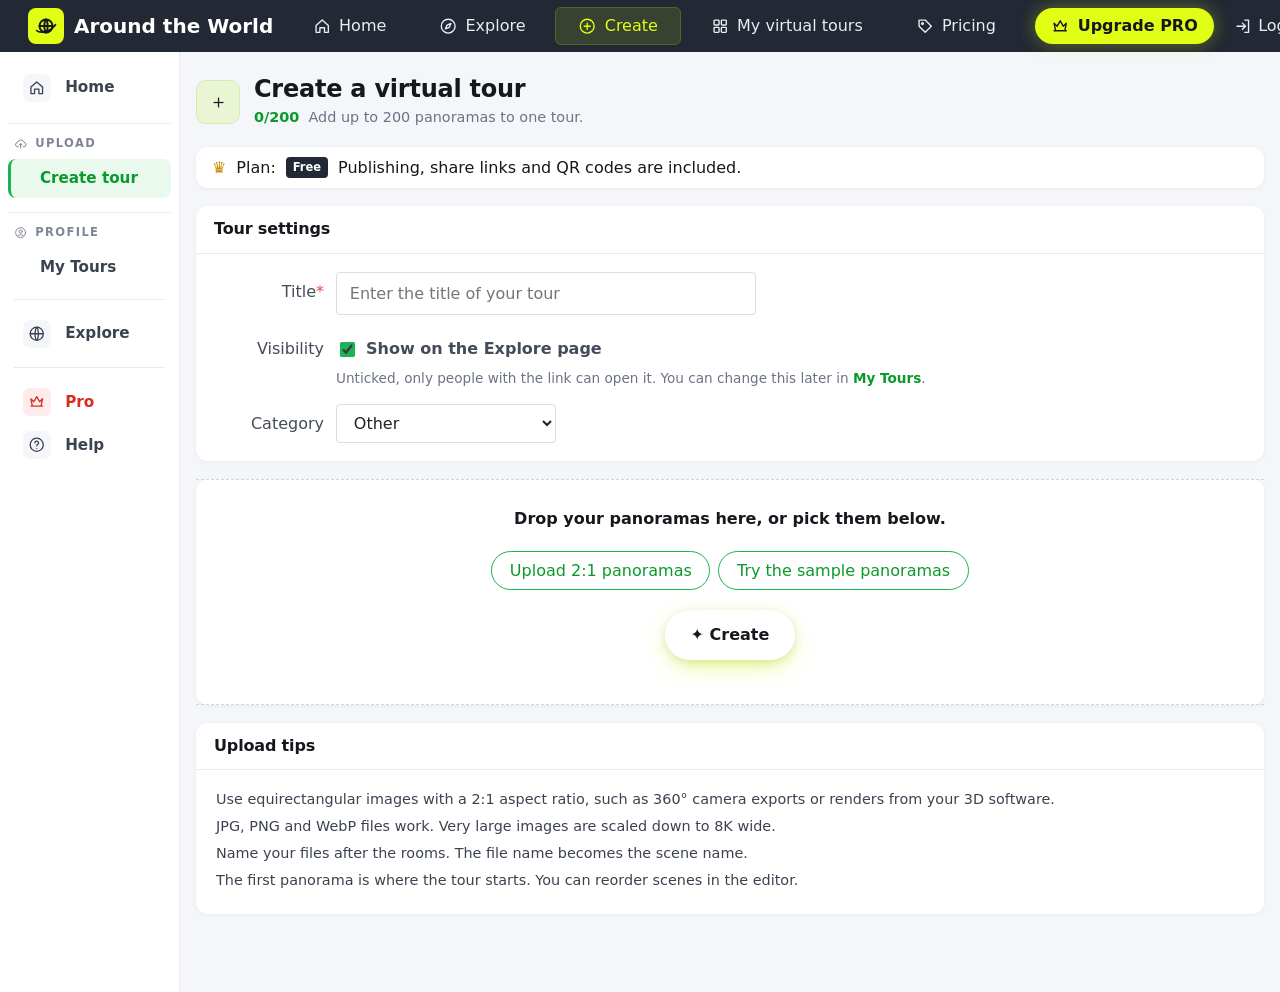
==== commit ed6a95de: "Rebuild the interface: dashboard, full-screen editor and new viewer layout Navy top bar with a light" ====
--- a/create.html
+++ b/create.html
@@ -1,81 +1,52 @@
 <!doctype html>
 <html lang="en"><head>
 <meta charset="utf-8"><meta name="viewport" content="width=device-width,initial-scale=1">
-<link rel="icon" href="data:image/svg+xml,%3Csvg xmlns='http://www.w3.org/2000/svg' viewBox='0 0 32 32'%3E%3Cdefs%3E%3ClinearGradient id='g'%3E%3Cstop stop-color='%234fd1c5'/%3E%3Cstop offset='1' stop-color='%237c6cff'/%3E%3C/linearGradient%3E%3C/defs%3E%3Ccircle cx='16' cy='16' r='16' fill='url(%23g)'/%3E%3C/svg%3E">
-<link rel="preconnect" href="https://fonts.googleapis.com"><link href="https://fonts.googleapis.com/css2?family=Inter:wght@400;500;600;700;800&display=swap" rel="stylesheet">
+<link rel="icon" href="data:image/svg+xml,%3Csvg xmlns='http://www.w3.org/2000/svg' viewBox='0 0 32 32'%3E%3Crect width='32' height='32' rx='7' fill='%23e1ff15'/%3E%3Cg fill='none' stroke='%2316181d' stroke-width='2.2'%3E%3Ccircle cx='16' cy='16' r='8'/%3E%3Cpath d='M8 16h16M16 8c3 3 3 13 0 16M16 8c-3 3-3 13 0 16'/%3E%3C/g%3E%3C/svg%3E">
 <link rel="stylesheet" href="css/style.css">
 <title>Create a tour · Around the World</title>
 </head>
-<body data-page="create">
-<div class="create-layout">
-  <aside class="panel">
-    <h3>Tour</h3>
-    <label class="field">Title<input id="title" placeholder="My first tour" maxlength="120"></label>
-    <label class="field">Location<input id="location" placeholder="City, venue or address" maxlength="120"></label>
-    <label class="field">Description<textarea id="desc" rows="2" maxlength="600" placeholder="What will visitors see?"></textarea></label>
-    <div class="row">
-      <label class="field">Category<select id="category"><option>Real estate</option><option>Architecture</option><option>Hospitality</option><option>Travel</option><option>Nature</option><option>Events</option><option>Education</option><option selected>Other</option></select></label>
-      <label class="field">Who can see it<select id="visibility"><option value="public">Everyone (Explore)</option><option value="unlisted">Only with the link</option></select></label>
+<body data-page="create" data-side="create" data-nofooter="1">
+<div class="app">
+  <aside class="side" id="side"></aside>
+  <main class="main">
+    <div class="page-head">
+      <span class="tile">＋</span>
+      <div><h1>Create a virtual tour</h1><p><b style="color:var(--green-d)" id="count">0/200</b>&nbsp; Add up to 200 panoramas to one tour.</p></div>
     </div>
-    <h3>Scenes <span class="small" id="scene-count"></span></h3>
-    <div class="scene-list" id="scenes"></div>
-    <label class="btn" style="width:100%;justify-content:center">＋ Add panoramas<input type="file" id="file2" accept="image/jpeg,image/png,image/webp" multiple hidden></label>
-    <button class="btn btn-ghost" id="auto-link" style="width:100%;justify-content:center;margin-top:8px" hidden title="Adds a checkpoint from each scene to the next one, and a way back">⇄ Connect scenes in order</button>
-    <p class="small" style="margin-top:12px">Use 2:1 equirectangular images (JPG, PNG or WebP), such as 360° renders or camera exports. The first scene is where the tour starts.</p>
-  </aside>
+    <div class="status-bar"><span style="color:#c98a00">♛</span> Plan: <span class="tag-dark">Free</span> Publishing, share links and QR codes are included.</div>
 
-  <div class="stage" id="stage">
-    <div class="mode-bar" id="tools" hidden>
-      <button id="t-link" class="primary" title="Add a checkpoint that moves visitors to another scene">＋ Checkpoint</button>
-      <button id="t-info" title="Add a note visitors can open">ⓘ Info point</button>
-      <button id="t-start" title="Visitors will first see this scene from the current angle">◎ Set start view</button>
-      <button id="t-preview" title="Open the tour as visitors will see it">▶ Preview</button>
-    </div>
-    <div class="picker" id="picker" hidden>
-      <div class="picker-head"><b>Where does this checkpoint lead?</b><button class="x" id="picker-x" aria-label="Close">×</button></div>
-      <div class="picker-grid" id="picker-grid"></div>
-      <label class="check"><input type="checkbox" id="way-back" checked> Also add the way back</label>
-    </div>
-    <div class="stage-tip" id="tip" hidden></div>
-    <div class="dropzone" id="drop">
-      <div>
-        <div style="font-size:3rem">🌐</div>
-        <h2>Drop your 360° panoramas here</h2>
-        <p>Add every room or viewpoint at once. You can connect them in the next step.</p>
-        <div class="cta-row" style="justify-content:center">
-          <label class="btn btn-primary">Choose files<input type="file" id="file" accept="image/jpeg,image/png,image/webp" multiple hidden></label>
-          <button class="btn" id="sample">Try with sample images</button>
-        </div>
+    <div class="panel-card">
+      <h3>Tour settings</h3>
+      <div class="pad">
+        <label class="frow"><span>Title<i>*</i></span><input id="title" maxlength="120" placeholder="Enter the title of your tour" style="max-width:420px"></label>
+        <div class="frow"><span>Visibility</span><div style="padding-top:7px"><label class="ck"><input type="checkbox" id="public" checked> Show on the Explore page</label><p class="small" style="margin:6px 0 0">Unticked, only people with the link can open it. You can change this later in <a href="tours.html" style="color:var(--green-d);font-weight:600">My Tours</a>.</p></div></div>
+        <label class="frow" style="margin:0"><span>Category</span><select id="category" style="max-width:220px"><option>Real estate</option><option>Architecture</option><option>Hospitality</option><option>Travel</option><option>Nature</option><option>Events</option><option>Education</option><option selected>Other</option></select></label>
       </div>
     </div>
-  </div>
 
-  <aside class="panel right">
-    <ol class="steps-mini" id="guide"></ol>
-    <h3>In this scene</h3>
-    <div id="hs-list"></div>
-    <h3 style="margin-top:24px">Floor plan <span class="small">(optional)</span></h3>
-    <div id="plan-box"></div>
-    <div style="display:grid;gap:10px;margin-top:24px">
-      <button class="btn btn-primary" id="publish" style="justify-content:center">Publish tour</button>
-      <button class="btn" id="save" style="justify-content:center">Save draft</button>
+    <div class="panel-card">
+      <div class="upload-box" id="drop">
+        <b>Drop your panoramas here, or pick them below.</b>
+        <div class="pick-row">
+          <label class="pick">Upload 2:1 panoramas<input type="file" id="file" accept="image/jpeg,image/png,image/webp" multiple hidden></label>
+          <button class="pick" id="sample">Try the sample panoramas</button>
+        </div>
+        <button class="btn" id="go">✦ Create</button>
+        <p class="small" id="progress" style="margin:14px 0 0"></p>
+        <div class="thumbs" id="thumbs"></div>
+      </div>
     </div>
-    <p class="small" id="status" style="margin-top:12px"></p>
-  </aside>
+
+    <div class="panel-card">
+      <h3>Upload tips</h3>
+      <div class="pad"><ul class="tips">
+        <li>Use equirectangular images with a 2:1 aspect ratio, such as 360° camera exports or renders from your 3D software.</li>
+        <li>JPG, PNG and WebP files work. Very large images are scaled down to 8K wide.</li>
+        <li>Name your files after the rooms. The file name becomes the scene name.</li>
+        <li>The first panorama is where the tour starts. You can reorder scenes in the editor.</li>
+      </ul></div>
+    </div>
+  </main>
 </div>
-
-<section class="block container" id="my-tours" style="padding:80px 0">
-  <div class="section-head" style="text-align:left;margin:0 0 32px"><span class="eyebrow">Library</span><h2>My tours</h2></div>
-  <div class="grid" id="mine"></div>
-</section>
-
-<div class="modal" id="done-modal"><div class="modal-box">
-  <button class="modal-close" data-close>×</button>
-  <h3>Your tour is live 🎉</h3>
-  <p>Anyone with this link can explore it.</p>
-  <label class="field">Link<div class="row"><input id="done-link" readonly><button class="btn btn-sm" id="done-copy">Copy</button></div></label>
-  <a class="btn btn-primary" id="done-open" style="width:100%;justify-content:center">Open the tour</a>
-</div></div>
-
-<script type="module" src="js/editor.js"></script>
+<script type="module" src="js/create.js"></script>
 </body></html>
--- a/css/style.css
+++ b/css/style.css
@@ -1,267 +1,392 @@
 :root{
-  --bg:#0b0d14; --bg2:#121521; --card:#171b2a; --line:#262b3f; --text:#eef0f7; --muted:#9aa1b9;
-  --accent:#4fd1c5; --accent2:#7c6cff; --grad:linear-gradient(135deg,#4fd1c5,#7c6cff); --radius:16px;
-  --shadow:0 20px 50px -20px rgba(0,0,0,.6);
+  --navy:#222834; --navy2:#171b24; --lime:#e1ff15; --lime-soft:#f3ffb0; --olive:#8aa80a; --green:#19b354; --green-d:#0a9a2a; --green-soft:#e9f9ee;
+  --bg:#f4f6f9; --card:#fff; --line:#e7eaf0; --text:#16181d; --muted:#6b7385; --orange:#ef6c00; --red:#e5484d;
+  --radius:14px; --shadow:0 10px 30px -14px rgba(26,34,52,.22); --glow:0 8px 24px -6px rgba(214,245,40,.75);
+  --font:"Segoe UI",system-ui,-apple-system,Roboto,"Helvetica Neue",Arial,sans-serif;
 }
 *{box-sizing:border-box} [hidden]{display:none!important} html{scroll-behavior:smooth}
-body{margin:0;font-family:Inter,system-ui,-apple-system,Segoe UI,Roboto,sans-serif;background:var(--bg);color:var(--text);line-height:1.6;-webkit-font-smoothing:antialiased}
-a{color:inherit;text-decoration:none} img{max-width:100%;display:block}
+body{margin:0;font-family:var(--font);background:var(--bg);color:var(--text);line-height:1.6;-webkit-font-smoothing:antialiased}
+a{color:inherit;text-decoration:none} img{max-width:100%;display:block} button,input,select,textarea{font:inherit}
 .container{width:min(1180px,100% - 32px);margin-inline:auto}
-h1,h2,h3{line-height:1.15;margin:0 0 .5em;letter-spacing:-.02em} h1{font-size:clamp(2.2rem,5vw,3.8rem)} h2{font-size:clamp(1.7rem,3.4vw,2.6rem)}
+h1,h2,h3{line-height:1.15;margin:0 0 .5em;letter-spacing:-.01em} h1{font-size:clamp(2.2rem,5vw,3.9rem)} h2{font-size:clamp(1.7rem,3.2vw,2.5rem)}
 p{margin:0 0 1em;color:var(--muted)}
-.grad-text{background:var(--grad);-webkit-background-clip:text;background-clip:text;color:transparent}
-.eyebrow{display:inline-block;font-size:.8rem;font-weight:600;letter-spacing:.12em;text-transform:uppercase;color:var(--accent);margin-bottom:1rem}
-.btn{display:inline-flex;align-items:center;gap:.5em;padding:.8em 1.4em;border-radius:999px;font-weight:600;border:1px solid var(--line);background:var(--card);color:var(--text);cursor:pointer;font-size:1rem;transition:transform .15s,box-shadow .15s,background .15s}
-.btn:hover{transform:translateY(-1px)}
-.btn-primary{background:var(--grad);border:0;color:#0b0d14;box-shadow:0 10px 30px -10px rgba(79,209,197,.6)}
-.btn-ghost{background:transparent}
-.btn-sm{padding:.5em 1em;font-size:.9rem}
-
-/* header */
-.site-header{position:sticky;top:0;z-index:50;background:rgba(11,13,20,.75);backdrop-filter:blur(14px);border-bottom:1px solid var(--line)}
-.site-header .container{display:flex;align-items:center;gap:24px;height:68px}
-.logo{display:flex;align-items:center;gap:10px;font-weight:800;font-size:1.2rem;white-space:nowrap}
-.logo-mark{flex:0 0 auto}
-.logo-mark{width:32px;height:32px;border-radius:50%;background:var(--grad);position:relative}
-.logo-mark::after{content:"";position:absolute;inset:7px;border-radius:50%;border:3px solid #0b0d14;border-top-color:transparent}
-.nav{display:flex;gap:4px;flex:1}
-.nav a{padding:.45em .9em;border-radius:999px;color:var(--muted);font-weight:500}
-.nav a:hover,.nav a.active{color:var(--text);background:var(--card)}
-.header-actions{display:flex;gap:8px;align-items:center}
-.menu-btn{display:none;background:none;border:0;color:var(--text);font-size:1.6rem;cursor:pointer}
-@media (max-width:900px){
-  .nav{position:fixed;inset:68px 0 auto 0;flex-direction:column;background:var(--bg2);padding:12px 16px;border-bottom:1px solid var(--line);display:none}
-  .nav.open{display:flex} .menu-btn{display:block} .header-actions{margin-left:auto}
-  .site-header .container{gap:12px} .site-header .logo{font-size:1rem;gap:8px} .site-header .logo-mark{width:26px;height:26px} .site-header .logo-mark::after{inset:6px} .header-actions .hide-sm{display:none}
+svg.i{width:1.15em;height:1.15em;fill:none;stroke:currentColor;stroke-width:1.8;stroke-linecap:round;stroke-linejoin:round;flex:0 0 auto}
+.eyebrow{display:inline-block;font-size:.8rem;font-weight:700;letter-spacing:.14em;text-transform:uppercase;color:#2f6b1c;margin-bottom:1rem}
+.small{font-size:.85rem;color:var(--muted)}
+button:disabled{opacity:.55;cursor:default}
+:focus-visible{outline:2px solid var(--green);outline-offset:2px}
+
+/* buttons */
+.btn{display:inline-flex;align-items:center;justify-content:center;gap:.5em;padding:.75em 1.6em;border-radius:999px;font-weight:700;border:0;background:#fff;color:var(--text);cursor:pointer;font-size:1rem;box-shadow:0 2px 10px rgba(26,34,52,.1),var(--glow);transition:transform .15s,box-shadow .15s,background .15s}
+.btn:hover{transform:translateY(-1px)} .btn:active{transform:scale(.98)}
+.btn-primary{background:var(--lime);box-shadow:var(--glow)}
+.btn-ghost{background:transparent;box-shadow:none;color:inherit;opacity:.8} .btn-ghost:hover{opacity:1}
+.btn-sm{padding:.45em 1.1em;font-size:.9rem}
+.b{display:inline-flex;align-items:center;justify-content:center;gap:.4em;padding:.45em 1.3em;border-radius:4px;border:1px solid #d5d9e0;background:#fff;color:#444b59;cursor:pointer;font-size:.9rem;white-space:nowrap}
+.b:hover{border-color:#aab1bd} .b-green{background:var(--green);border-color:var(--green);color:#fff;font-weight:600} .b-green:hover{background:var(--green-d);border-color:var(--green-d)}
+.b-lime{background:var(--lime);border-color:var(--lime);color:#16181d;font-weight:600}
+.b-line{background:transparent;border-color:var(--green);color:var(--green-d)} .b-line:hover{background:var(--green-soft);border-color:var(--green)}
+
+/* top bar */
+.site-header{position:sticky;top:0;z-index:50;background:var(--navy);color:#fff}
+.site-header .bar{display:flex;align-items:center;gap:16px;height:52px;padding:0 28px}
+.logo{display:flex;align-items:center;gap:10px;font-weight:800;font-size:1.25rem;white-space:nowrap;color:inherit}
+.logo-mark{flex:0 0 auto;width:36px;height:36px;border-radius:8px;background:var(--lime);color:#16181d;display:grid;place-items:center}
+.logo-mark svg{width:24px;height:24px;fill:none;stroke:currentColor;stroke-width:2;stroke-linecap:round}
+.nav{display:flex;gap:6px;flex:1;justify-content:center}
+.nav a{display:flex;align-items:center;gap:8px;padding:.35em 1.4em;border-radius:6px;color:#e9ecf2;font-weight:500;border:1px solid transparent;white-space:nowrap}
+.nav a:hover{background:rgba(255,255,255,.07)}
+.nav a.active{background:#394231;border-color:#56661f;color:var(--lime)}
+.header-actions{display:flex;gap:14px;align-items:center}
+.pro-pill{display:inline-flex;align-items:center;gap:8px;background:var(--lime);color:#16181d;font-weight:700;padding:.3em 1em;border-radius:999px;box-shadow:0 0 18px rgba(225,255,21,.35);white-space:nowrap}
+.login-link{background:none;border:0;color:#e9ecf2;cursor:pointer;display:flex;align-items:center;gap:6px;font-weight:500;white-space:nowrap}
+.avatar{width:38px;height:38px;border-radius:50%;background:var(--orange);color:#fff;font-weight:700;font-size:1.1rem;border:2px solid #f39a4d;cursor:pointer;display:grid;place-items:center;position:relative}
+.avatar-wrap{position:relative}
+.user-menu{position:absolute;right:0;top:46px;background:#fff;color:var(--text);border-radius:10px;box-shadow:var(--shadow);border:1px solid var(--line);min-width:200px;padding:6px;z-index:60}
+.user-menu b{display:block;padding:8px 10px 2px} .user-menu span{display:block;padding:0 10px 8px;color:var(--muted);font-size:.82rem;border-bottom:1px solid var(--line);margin-bottom:4px;word-break:break-all}
+.user-menu a,.user-menu button{display:block;width:100%;text-align:left;background:none;border:0;padding:8px 10px;border-radius:6px;cursor:pointer;color:inherit}
+.user-menu a:hover,.user-menu button:hover{background:var(--bg)}
+.menu-btn{display:none;background:none;border:0;color:#fff;font-size:1.5rem;cursor:pointer;line-height:1}
+@media (max-width:980px){
+  .site-header .bar{padding:0 14px;gap:10px}
+  .nav{position:fixed;inset:52px 0 auto 0;flex-direction:column;background:var(--navy);padding:10px 14px 16px;display:none;box-shadow:0 20px 30px -20px #000}
+  .nav.open{display:flex} .menu-btn{display:block;margin-left:auto} .header-actions{gap:8px}
+  .site-header .logo{font-size:1rem} .site-header .logo-mark{width:30px;height:30px} .pro-pill{display:none}
 }
 
-/* hero */
-.hero{position:relative;min-height:calc(100vh - 68px);display:grid;align-items:center;overflow:hidden}
+/* landing */
+.hero{position:relative;min-height:min(680px,calc(100vh - 52px));display:grid;place-items:center;overflow:hidden;background:var(--navy2);color:#fff;text-align:center}
 .hero-viewer{position:absolute;inset:0}
-.hero::after{content:"";position:absolute;inset:0;background:linear-gradient(90deg,rgba(11,13,20,.92) 0%,rgba(11,13,20,.6) 45%,rgba(11,13,20,.05) 100%),linear-gradient(0deg,var(--bg) 0%,transparent 25%);pointer-events:none}
-.hero-content{position:relative;z-index:2;padding:80px 0 120px;max-width:640px;pointer-events:none}
+.hero::after{content:"";position:absolute;inset:0;background:radial-gradient(ellipse at center,rgba(15,18,26,.5),rgba(15,18,26,.72));pointer-events:none}
+.hero-content{position:relative;z-index:2;padding:72px 0 96px;max-width:1040px;pointer-events:none}
 .hero-content a,.hero-content button{pointer-events:auto}
-.hero ul{list-style:none;padding:0;margin:0 0 2rem;display:grid;gap:.5rem}
-.hero li{color:var(--text)} .hero li::before{content:"✓";color:var(--accent);font-weight:700;margin-right:.6em}
-.cta-row{display:flex;gap:12px;flex-wrap:wrap}
-.drag-hint{position:absolute;right:24px;bottom:120px;z-index:2;font-size:.85rem;color:var(--text);background:rgba(0,0,0,.45);padding:.5em 1em;border-radius:999px;pointer-events:none}
-.stats{position:relative;z-index:3;margin-top:-70px}
-.stats-grid{display:grid;grid-template-columns:repeat(4,1fr);gap:1px;background:var(--line);border:1px solid var(--line);border-radius:var(--radius);overflow:hidden;box-shadow:var(--shadow)}
-.stat{background:var(--bg2);padding:24px}
-.stat b{display:block;font-size:1.6rem} .stat span{color:var(--muted);font-size:.92rem}
-@media (max-width:760px){.stats-grid{grid-template-columns:repeat(2,1fr)} .drag-hint{display:none}}
-
-/* sections */
-section.block{padding:110px 0}
-.section-head{text-align:center;max-width:720px;margin:0 auto 56px}
-.feature{display:grid;grid-template-columns:1.1fr 1fr;gap:64px;align-items:center;padding:60px 0}
-.feature.reverse .feature-media{order:2}
-.feature-media{border-radius:var(--radius);overflow:hidden;border:1px solid var(--line);box-shadow:var(--shadow);aspect-ratio:16/10;position:relative;background:var(--card)}
+.hero h1{font-weight:800;text-shadow:0 4px 30px rgba(0,0,0,.45);margin-bottom:.4em}
+.hero p{color:#e3e7ef;font-size:1.3rem;font-weight:600;max-width:720px;margin:0 auto 2rem;text-shadow:0 2px 14px rgba(0,0,0,.5)}
+.hero-badge{display:inline-block;background:#fff;color:#16181d;font-weight:800;font-size:.85rem;letter-spacing:.1em;text-transform:uppercase;padding:.55em 1.4em;border-radius:999px;box-shadow:var(--glow);margin-bottom:1.6rem}
+.cta-row{display:flex;gap:14px;flex-wrap:wrap;justify-content:center;align-items:center}
+.hero .btn-ghost{color:#fff;font-size:1.05rem}
+.drag-hint{position:absolute;right:20px;bottom:20px;z-index:2;font-size:.82rem;color:#fff;background:rgba(0,0,0,.4);padding:.4em 1em;border-radius:999px;pointer-events:none}
+.guide-line{text-align:center;padding:18px 16px 0;font-size:1.05rem;color:var(--text)} .guide-line a{color:#1d4f91} .guide-line a:hover{text-decoration:underline}
+.stats-grid{display:grid;grid-template-columns:repeat(4,1fr);background:#fff;border-radius:22px;box-shadow:var(--shadow);margin-top:26px;padding:22px 10px}
+.stat{text-align:center;padding:8px}
+.stat b{display:block;font-size:2.3rem;line-height:1.2;color:var(--olive);font-weight:800} .stat span{color:#9aa1ad;font-size:1rem}
+@media (max-width:760px){.stats-grid{grid-template-columns:repeat(2,1fr)} .drag-hint{display:none} .hero p{font-size:1.05rem}}
+section.block{padding:84px 0}
+.section-head{text-align:center;max-width:720px;margin:0 auto 48px}
+.feature{display:grid;grid-template-columns:1.9fr 1fr;gap:48px;align-items:center;padding:56px 0}
+.feature.reverse{grid-template-columns:1fr 1.9fr} .feature.reverse .feature-media{order:2}
+.feature h2{font-weight:800} .feature p,.feature li{color:#3b4250;font-size:1.05rem}
+.feature .eyebrow{background:#fff;padding:.5em 1.4em;border-radius:999px}
+.feature ul{list-style:none;padding:0;margin:0 0 1.5rem;display:grid;gap:12px} .feature li b{color:var(--text)}
+.feature-media{border-radius:26px;overflow:hidden;box-shadow:var(--shadow);aspect-ratio:16/10;position:relative;background:#dfe4ea}
 .feature-media .pv{position:absolute;inset:0}
-.feature-list{list-style:none;padding:0;margin:0 0 1.5rem;display:grid;gap:14px}
-.feature-list li{padding-left:40px;position:relative;color:var(--muted)}
-.feature-list li b{color:var(--text);display:block}
-.feature-list li::before{content:"";position:absolute;left:0;top:4px;width:26px;height:26px;border-radius:8px;background:var(--grad);opacity:.9;mask:url("data:image/svg+xml,%3Csvg xmlns='http://www.w3.org/2000/svg' viewBox='0 0 24 24'%3E%3Cpath d='M9 16.2 4.8 12l-1.4 1.4L9 19 21 7l-1.4-1.4z'/%3E%3C/svg%3E") center/18px no-repeat,linear-gradient(#000,#000)}
+.mosaic{display:grid;grid-template-columns:1fr 1fr;grid-auto-rows:1fr;gap:6px;height:100%;background:#fff}
+.mosaic div{background-size:cover;background-position:center;min-height:0}
+.share-demo{display:grid;place-items:center;height:100%;background:linear-gradient(135deg,#eef3f8,#f8fbe8)}
+.share-demo .dlg{width:min(92%,480px);box-shadow:var(--shadow)}
+.devices{display:flex;gap:4%;align-items:flex-end;justify-content:center;height:100%;padding:8% 6% 0;background:linear-gradient(#e9edf2,#f6f8fa)}
+.device{position:relative;overflow:hidden;background:#111;border:6px solid #16181d;border-bottom-width:0}
+.device.desktop{flex:1 1 60%;aspect-ratio:16/10;border-radius:14px 14px 0 0} .device.tablet{flex:0 0 20%;aspect-ratio:3/4;border-radius:12px 12px 0 0} .device.phone{flex:0 0 11%;aspect-ratio:9/17;border-radius:12px 12px 0 0}
+.device div{position:absolute;inset:0;background-size:cover;background-position:center}
+@media (max-width:900px){.feature,.feature.reverse{grid-template-columns:1fr;gap:24px;padding:36px 0}.feature.reverse .feature-media{order:0}}
+.mock-editor{position:absolute;inset:0}
+.mock-editor .ed-menu{position:absolute;top:5%;right:2.5%;width:17%;padding:5px 0;font-size:clamp(7px,.85vw,11px)} .mock-editor .ed-menu span{display:block;text-align:center;padding:.45em 0;color:#fff} .mock-editor .ed-menu span.on{color:#35d04f}
+.mock-editor .strip-band{bottom:8%;padding:8px 0;height:auto} .mock-editor .strip button{width:11%;max-width:64px;aspect-ratio:1;height:auto;pointer-events:none}
+.mock-editor .strip{width:100%;justify-content:center}
+.steps{display:grid;grid-template-columns:repeat(3,1fr);gap:22px;counter-reset:s}
+.step{background:#fff;border-radius:var(--radius);padding:28px;counter-increment:s;box-shadow:var(--shadow)}
+.step::before{content:counter(s);display:grid;place-items:center;width:40px;height:40px;border-radius:10px;background:var(--lime);color:#16181d;font-weight:800;margin-bottom:16px}
+@media (max-width:900px){.steps{grid-template-columns:1fr}}
+.faq{max-width:780px;margin:0 auto;background:#fff;border-radius:var(--radius);padding:8px 28px;box-shadow:var(--shadow)}
+.faq details{border-bottom:1px solid var(--line);padding:18px 0} .faq details:last-child{border:0}
+.faq summary{cursor:pointer;font-weight:700;list-style:none;display:flex;justify-content:space-between}
+.faq summary::after{content:"+";color:var(--olive);font-size:1.3rem;line-height:1}
+.faq details[open] summary::after{content:"–"} .faq details p{margin:.8em 0 0}
+.pro-cta{border-radius:26px;padding:56px 60px;background:var(--navy);display:flex;gap:32px;align-items:center;justify-content:space-between;flex-wrap:wrap;box-shadow:var(--shadow)}
+.pro-cta h2{color:var(--lime);font-weight:800;max-width:680px} .pro-cta p{color:#aeb5c2;font-size:1.1rem;max-width:720px;margin:0} .pro-cta .eyebrow{color:#aeb5c2}
+@media (max-width:600px){.pro-cta{padding:36px 22px}}
+.reveal{opacity:0;transform:translateY(18px);transition:opacity .6s ease,transform .6s ease} .reveal.in{opacity:1;transform:none}
+
+/* footer */
+.site-footer{padding:56px 0 28px;margin-top:40px;background:var(--navy);color:#c9cfda}
+.site-footer p{color:#8e96a6}
+.footer-grid{display:grid;grid-template-columns:1.5fr repeat(3,1fr);gap:32px}
+.footer-grid h4{margin:0 0 1em;font-size:.82rem;text-transform:uppercase;letter-spacing:.12em;color:#7f8797}
+.footer-grid ul{list-style:none;padding:0;margin:0;display:grid;gap:.7em}
+.footer-grid a:hover{color:var(--lime)} .site-footer .logo{color:#fff}
+.footer-bottom{text-align:center;margin-top:44px;padding-top:22px;border-top:1px solid #323a49;color:#7f8797;font-size:.88rem}
+@media (max-width:760px){.footer-grid{grid-template-columns:1fr 1fr}}
+
+/* cards / explore */
+.page-hero{padding:56px 0 24px;text-align:center}
+.page-hero h1{font-size:clamp(2rem,4vw,3rem);font-weight:800}
+.searchbar{display:flex;gap:12px;justify-content:center;margin:20px auto 0;max-width:620px}
+.searchbar input{flex:1;min-width:0;padding:.8em 1.4em;border-radius:999px;border:1px solid var(--line);background:#fff;color:var(--text);box-shadow:var(--shadow)}
 .chips{display:flex;flex-wrap:wrap;gap:8px;margin-bottom:1.5rem}
-.chip{padding:.35em .9em;border-radius:999px;border:1px solid var(--line);background:var(--card);font-size:.88rem;color:var(--muted);cursor:pointer}
-.chip.active{background:var(--text);color:var(--bg);border-color:var(--text)}
-@media (max-width:900px){.feature{grid-template-columns:1fr;gap:32px}.feature.reverse .feature-media{order:0}}
-
-/* mock editor */
-.mock-editor{position:absolute;inset:0;display:grid;grid-template-columns:120px 1fr;font-size:.75rem}
-.mock-side{background:#0f1220;border-right:1px solid var(--line);padding:10px;display:grid;gap:8px;align-content:start}
-.mock-side div{height:54px;border-radius:8px;background-size:cover;background-position:center;border:2px solid transparent}
-.mock-side div.on{border-color:var(--accent)}
-.mock-stage{position:relative}
-.mock-toolbar{position:absolute;top:10px;left:10px;right:10px;display:flex;gap:6px;z-index:3}
-.mock-toolbar span{background:rgba(11,13,20,.8);padding:4px 10px;border-radius:999px;border:1px solid var(--line)}
-
-/* cards */
-.grid{display:grid;grid-template-columns:repeat(auto-fill,minmax(280px,1fr));gap:24px}
-.card{background:var(--card);border:1px solid var(--line);border-radius:var(--radius);overflow:hidden;transition:transform .2s,border-color .2s;display:flex;flex-direction:column}
-.card:hover{transform:translateY(-4px);border-color:#3a4060}
-.card-media{aspect-ratio:16/9;position:relative;overflow:hidden}
+.chip{padding:.35em 1em;border-radius:999px;border:1px solid var(--line);background:#fff;font-size:.9rem;color:#4a5262;cursor:pointer}
+.chip.active{background:#394231;color:var(--lime);border-color:#394231}
+.toolbar-row{display:flex;justify-content:space-between;align-items:center;gap:12px;flex-wrap:wrap;margin:8px 0 20px;color:var(--muted);font-size:.9rem}
+.toolbar-row select{padding:.4em .8em;border-radius:8px;border:1px solid var(--line);background:#fff;color:var(--text)}
+.grid{display:grid;grid-template-columns:repeat(auto-fill,minmax(270px,1fr));gap:22px}
+.card{background:#fff;border-radius:var(--radius);overflow:hidden;transition:transform .2s,box-shadow .2s;display:flex;flex-direction:column;box-shadow:var(--shadow)}
+.card:hover{transform:translateY(-4px);box-shadow:0 18px 36px -16px rgba(26,34,52,.35)}
+.card-media{aspect-ratio:16/10;position:relative;overflow:hidden;background:#dfe4ea}
 .card-media img{width:100%;height:100%;object-fit:cover;transition:transform .6s}
 .card:hover .card-media img{transform:scale(1.06)}
-.badge{position:absolute;top:12px;left:12px;background:rgba(11,13,20,.75);backdrop-filter:blur(6px);padding:.2em .7em;border-radius:999px;font-size:.78rem}
-.badge-360{left:auto;right:12px;background:var(--grad);color:#0b0d14;font-weight:700}
-.card-body{padding:16px 18px 18px;flex:1;display:flex;flex-direction:column}
-.card-body h3{font-size:1.1rem;margin-bottom:.25em}
-.card-meta{display:flex;justify-content:space-between;color:var(--muted);font-size:.85rem;margin-top:auto}
+.badge{position:absolute;top:10px;left:10px;background:rgba(22,24,29,.72);color:#fff;padding:.15em .7em;border-radius:999px;font-size:.76rem}
+.badge-360{left:auto;right:10px;background:var(--lime);color:#16181d;font-weight:700}
+.card-body{padding:14px 16px 16px;flex:1;display:flex;flex-direction:column}
+.card-body h3{font-size:1.05rem;margin-bottom:.25em} .card-body p{font-size:.92rem}
+.card-meta{display:flex;justify-content:space-between;color:var(--muted);font-size:.82rem;margin-top:auto;gap:8px}
+.skeleton{border-radius:var(--radius);min-height:260px;background:linear-gradient(100deg,#e9edf2 30%,#f6f8fa 50%,#e9edf2 70%);background-size:200% 100%;animation:shimmer 1.2s linear infinite}
+@keyframes shimmer{to{background-position:-200% 0}}
+.empty{color:var(--muted);font-size:.92rem;text-align:center;padding:18px;border:1px dashed #cfd5de;border-radius:10px;line-height:1.5}
 
 /* pricing */
-.pricing{display:grid;grid-template-columns:repeat(3,1fr);gap:24px;align-items:stretch}
-.plan{background:var(--card);border:1px solid var(--line);border-radius:var(--radius);padding:32px;display:flex;flex-direction:column}
-.plan.featured{border:1px solid transparent;background:linear-gradient(var(--card),var(--card)) padding-box,var(--grad) border-box;position:relative}
-.plan.featured::before{content:"Most popular";position:absolute;top:-12px;left:32px;background:var(--grad);color:#0b0d14;font-size:.75rem;font-weight:700;padding:.2em .8em;border-radius:999px}
+.pricing{display:grid;grid-template-columns:repeat(3,1fr);gap:22px;align-items:stretch}
+.plan{background:#fff;border-radius:var(--radius);padding:30px;display:flex;flex-direction:column;box-shadow:var(--shadow);border:2px solid transparent}
+.plan.featured{border-color:var(--lime);position:relative;background:var(--navy);color:#fff} .plan.featured p,.plan.featured li{color:#c3c9d5}
+.plan.featured::before{content:"Most popular";position:absolute;top:-13px;left:28px;background:var(--lime);color:#16181d;font-size:.75rem;font-weight:700;padding:.2em .9em;border-radius:999px}
 .price{font-size:2.6rem;font-weight:800;margin:.2em 0} .price small{font-size:1rem;color:var(--muted);font-weight:500}
 .plan ul{list-style:none;padding:0;margin:1rem 0 2rem;display:grid;gap:10px;flex:1}
-.plan li{color:var(--muted)} .plan li::before{content:"✓";color:var(--accent);margin-right:.6em;font-weight:700}
+.plan li{color:#4a5262} .plan li::before{content:"✓";color:var(--green);margin-right:.6em;font-weight:700}
 .plan li.no{opacity:.45} .plan li.no::before{content:"–";color:var(--muted)}
-.billing-toggle{display:inline-flex;background:var(--card);border:1px solid var(--line);border-radius:999px;padding:4px;margin-top:1rem}
+.billing-toggle{display:inline-flex;background:#fff;border-radius:999px;padding:4px;margin-top:1rem;box-shadow:var(--shadow)}
 .billing-toggle button{background:none;border:0;color:var(--muted);padding:.5em 1.1em;border-radius:999px;cursor:pointer;font-weight:600}
-.billing-toggle button.on{background:var(--text);color:var(--bg)}
+.billing-toggle button.on{background:#394231;color:var(--lime)}
 @media (max-width:900px){.pricing{grid-template-columns:1fr}}
-.compare{width:100%;border-collapse:collapse;margin-top:48px;font-size:.95rem}
+.table-wrap{overflow-x:auto;background:#fff;border-radius:var(--radius);box-shadow:var(--shadow);margin-top:40px}
+.compare{width:100%;border-collapse:collapse;font-size:.95rem}
 .compare th,.compare td{padding:14px;border-bottom:1px solid var(--line);text-align:center}
-.compare th:first-child,.compare td:first-child{text-align:left;color:var(--muted)}
-.table-wrap{overflow-x:auto}
-
-/* steps / testimonials / faq */
-.steps{display:grid;grid-template-columns:repeat(3,1fr);gap:24px;counter-reset:s}
-.step{background:var(--card);border:1px solid var(--line);border-radius:var(--radius);padding:28px;counter-increment:s}
-.step::before{content:counter(s);display:grid;place-items:center;width:40px;height:40px;border-radius:12px;background:var(--grad);color:#0b0d14;font-weight:800;margin-bottom:16px}
-@media (max-width:900px){.steps{grid-template-columns:1fr}}
-.quotes{display:grid;grid-template-columns:repeat(3,1fr);gap:24px}
-.quote{background:var(--card);border:1px solid var(--line);border-radius:var(--radius);padding:28px}
-.quote p{color:var(--text);font-size:1.02rem} .quote footer{color:var(--muted);font-size:.9rem}
-@media (max-width:900px){.quotes{grid-template-columns:1fr}}
-.faq{max-width:780px;margin:0 auto}
-.faq details{border-bottom:1px solid var(--line);padding:18px 0}
-.faq summary{cursor:pointer;font-weight:600;list-style:none;display:flex;justify-content:space-between}
-.faq summary::after{content:"+";color:var(--accent);font-size:1.3rem;line-height:1}
-.faq details[open] summary::after{content:"–"} .faq details p{margin:.8em 0 0}
-.pro-cta{border-radius:24px;padding:64px;text-align:center;background:radial-gradient(circle at 20% 0%,rgba(79,209,197,.25),transparent 50%),radial-gradient(circle at 90% 100%,rgba(124,108,255,.35),transparent 50%),var(--bg2);border:1px solid var(--line)}
-@media (max-width:600px){.pro-cta{padding:40px 20px}}
-
-/* footer */
-.site-footer{border-top:1px solid var(--line);padding:64px 0 32px;margin-top:40px;background:var(--bg2)}
-.footer-grid{display:grid;grid-template-columns:1.5fr repeat(3,1fr);gap:32px}
-.footer-grid h4{margin:0 0 1em;font-size:.9rem;text-transform:uppercase;letter-spacing:.08em;color:var(--muted)}
-.footer-grid ul{list-style:none;padding:0;margin:0;display:grid;gap:.6em}
-.footer-grid a:hover{color:var(--accent)}
-.footer-bottom{display:flex;justify-content:space-between;flex-wrap:wrap;gap:12px;margin-top:48px;padding-top:24px;border-top:1px solid var(--line);color:var(--muted);font-size:.88rem}
-@media (max-width:760px){.footer-grid{grid-template-columns:1fr 1fr}}
-
-/* modal */
-.modal{position:fixed;inset:0;z-index:100;display:none;place-items:center;background:rgba(0,0,0,.6);backdrop-filter:blur(4px);padding:16px}
-.modal.open{display:grid}
-.modal-box{background:var(--bg2);border:1px solid var(--line);border-radius:20px;width:min(420px,100%);padding:32px;position:relative;max-height:90vh;overflow:auto}
-.modal-close{position:absolute;top:12px;right:16px;background:none;border:0;color:var(--muted);font-size:1.6rem;cursor:pointer}
-.tabs{display:flex;gap:4px;background:var(--card);padding:4px;border-radius:999px;margin-bottom:24px}
-.tabs button{flex:1;background:none;border:0;color:var(--muted);padding:.55em;border-radius:999px;cursor:pointer;font-weight:600}
-.tabs button.on{background:var(--text);color:var(--bg)}
-label.field{display:block;margin-bottom:14px;font-size:.9rem;color:var(--muted)}
-.field input,.field textarea,.field select{display:block;width:100%;margin-top:6px;padding:.75em 1em;border-radius:12px;border:1px solid var(--line);background:var(--card);color:var(--text);font:inherit}
-.field input:focus,.field textarea:focus{outline:2px solid var(--accent);border-color:transparent}
-.row{display:flex;gap:8px} .row .field{flex:1}
-.small{font-size:.85rem;color:var(--muted)}
-.toast{position:fixed;bottom:24px;left:50%;transform:translateX(-50%) translateY(100px);background:var(--text);color:var(--bg);padding:.7em 1.3em;border-radius:999px;font-weight:600;z-index:200;transition:transform .3s}
+.compare th{background:#f6f8fa;font-size:.8rem;letter-spacing:.08em;text-transform:uppercase}
+.compare th:first-child,.compare td:first-child{text-align:left;color:#4a5262;padding-left:22px}
+
+/* dialogs */
+.modal{position:fixed;inset:0;z-index:100;display:none;place-items:center;background:rgba(0,0,0,.55);padding:16px}
+.modal.open{display:grid;animation:fade .18s ease-out}
+@keyframes fade{from{opacity:0}}
+.dlg{background:#fff;color:#333a47;border-radius:4px;width:min(520px,100%);max-height:92vh;display:flex;flex-direction:column;box-shadow:0 30px 60px -20px rgba(0,0,0,.5);font-size:.92rem}
+.dlg.wide{width:min(900px,100%)} .dlg.mid{width:min(680px,100%)}
+.dlg-head{display:flex;justify-content:space-between;align-items:center;gap:12px;padding:12px 16px;font-weight:600;color:#222}
+.dlg-head small{font-weight:400;color:var(--muted)} .dlg-head .hint{color:var(--red);font-weight:400;font-size:.82rem;margin-left:8px}
+.x{background:none;border:0;color:#8b93a1;font-size:1.4rem;line-height:1;cursor:pointer;padding:0 4px} .x:hover{color:#222}
+.dlg-body{padding:6px 20px 14px;overflow:auto;flex:1}
+.dlg-foot{display:flex;justify-content:center;gap:28px;padding:12px 16px 18px}
+.dlg-foot .b{min-width:84px}
+.dlg h4{margin:14px 0 6px;font-size:.92rem;color:#222;font-weight:600}
+.opts{display:flex;flex-wrap:wrap;gap:6px 22px} .opts label{display:flex;align-items:center;gap:6px;cursor:pointer}
+input[type=checkbox],input[type=radio]{accent-color:var(--green);width:15px;height:15px}
+.frow{display:grid;grid-template-columns:110px 1fr;gap:12px;align-items:start;margin-bottom:14px} .frow>span{text-align:right;padding-top:7px;color:#444b59} .frow>span i{color:var(--red);font-style:normal}
+.inp,.frow input:not([type=checkbox]):not([type=radio]),.frow textarea,.frow select{width:100%;padding:.5em .8em;border:1px solid #d9dde4;border-radius:4px;background:#fff;color:#222}
+.inp:focus,.frow input:focus,.frow textarea:focus,.frow select:focus{outline:none;border-color:var(--green);box-shadow:0 0 0 3px rgba(25,179,84,.15)}
+label.field{display:block;margin-bottom:14px;font-size:.9rem;color:#444b59}
+.field input,.field textarea,.field select{display:block;width:100%;margin-top:6px;padding:.6em .9em;border-radius:4px;border:1px solid #d9dde4;background:#fff;color:#222}
+.field input:focus,.field textarea:focus{outline:none;border-color:var(--green);box-shadow:0 0 0 3px rgba(25,179,84,.15)}
+.row{display:flex;gap:8px;align-items:center} .row .field{flex:1} .row input{min-width:0;flex:1}
+.tabs{display:flex;gap:22px;border-bottom:1px solid var(--line);margin-bottom:18px}
+.tabs button{background:none;border:0;color:var(--muted);padding:.5em 0;cursor:pointer;font-weight:600;border-bottom:3px solid transparent;margin-bottom:-1px}
+.tabs button.on{color:var(--green-d);border-bottom-color:var(--green)}
+.toast{position:fixed;bottom:24px;left:50%;transform:translateX(-50%) translateY(120px);background:#16181d;color:#fff;padding:.65em 1.3em;border-radius:6px;font-weight:600;z-index:200;transition:transform .3s;max-width:calc(100% - 32px);text-align:center}
 .toast.show{transform:translateX(-50%) translateY(0)}
-
-/* viewer */
-.pv{overflow:hidden;cursor:grab;touch-action:none;outline:none;background:#05060a}
+.qr{background:#fff;padding:6px;width:max-content} .qr svg{display:block}
+.share-grid{display:grid;grid-template-columns:auto 1fr;gap:18px;align-items:start} @media (max-width:560px){.share-grid{grid-template-columns:1fr;justify-items:center}}
+.share-grid textarea{font-family:ui-monospace,monospace;font-size:.78rem;height:84px}
+
+/* app shell: sidebar + content */
+.app{display:grid;grid-template-columns:180px 1fr;min-height:calc(100vh - 52px)}
+.side{background:#fff;padding:14px 8px 24px;border-right:1px solid var(--line)}
+.side a{display:flex;align-items:center;gap:14px;padding:.5em .8em;border-radius:8px;font-weight:600;color:#3b4250;font-size:.95rem;border-left:3px solid transparent}
+.side a:hover{background:var(--bg)} .side a.on{background:var(--green-soft);color:var(--green-d);border-left-color:var(--green)}
+.side a .tile{width:28px;height:28px;border-radius:7px;background:var(--bg);display:grid;place-items:center} .side a.sub{padding-left:1.9em}
+.side a.pro{color:#d92d20} .side a.pro .tile{background:#fdeceb}
+.side h5{margin:14px 0 6px;padding:10px 6px 0;border-top:1px solid var(--line);font-size:.72rem;letter-spacing:.12em;color:#7f8797;text-transform:uppercase;display:flex;gap:8px;align-items:center}
+.side hr{border:0;border-top:1px solid var(--line);margin:12px 6px}
+.main{padding:24px max(16px,min(100px,(100vw - 1400px)/2)) 60px;min-width:0}
+.page-head{display:flex;align-items:center;gap:14px;flex-wrap:wrap;margin-bottom:18px}
+.page-head .tile{width:44px;height:44px;border-radius:10px;background:#eaf5d3;border:1px solid #d8eab1;display:grid;place-items:center;font-size:1.2rem}
+.page-head h1{font-size:1.5rem;margin:0;font-weight:800} .page-head p{margin:2px 0 0;font-size:.9rem}
+.page-head .sp{flex:1}
+.pill{display:inline-flex;align-items:center;gap:8px;background:#fff;border-radius:999px;padding:.4em 1.1em;font-weight:700;font-size:.9rem;box-shadow:0 1px 4px rgba(26,34,52,.08);white-space:nowrap}
+.pill-lime{background:var(--lime);box-shadow:var(--glow);font-weight:500;cursor:pointer;border:0;color:#16181d}
+.status-bar{background:#fff;border-radius:12px;padding:8px 16px;display:flex;gap:10px;align-items:center;flex-wrap:wrap;margin-bottom:18px;box-shadow:0 1px 4px rgba(26,34,52,.05)}
+.tag-dark{background:#222834;color:#fff;font-size:.72rem;font-weight:700;padding:.15em .6em;border-radius:4px}
+.panel-card{background:#fff;border-radius:12px;box-shadow:0 1px 4px rgba(26,34,52,.05);margin-bottom:18px}
+.panel-card>h3{font-size:1rem;margin:0;padding:14px 18px;border-bottom:1px solid var(--line);display:flex;gap:8px;align-items:center}
+.panel-card .pad{padding:18px}
+.upload-box{border-top:1px dashed #cfd5de;border-bottom:1px dashed #cfd5de;padding:26px 14px;text-align:center;transition:background .2s}
+.upload-box.over{background:var(--green-soft)}
+.pick-row{display:flex;flex-wrap:wrap;gap:8px;justify-content:center;margin:20px 0}
+.pick{display:inline-flex;align-items:center;gap:8px;border:1px solid var(--green);color:var(--green-d);border-radius:999px;padding:.35em 1.1em;background:#fff;cursor:pointer}
+.pick:hover{background:var(--green-soft)}
+.thumbs{display:flex;flex-wrap:wrap;gap:12px;justify-content:center;margin:18px 0 0}
+.thumbs figure{margin:0;width:136px;position:relative;font-size:.8rem;color:#444b59}
+.thumbs img{width:136px;height:76px;object-fit:cover;border-radius:6px;box-shadow:0 2px 6px rgba(0,0,0,.2)}
+.thumbs figcaption{white-space:nowrap;overflow:hidden;text-overflow:ellipsis;margin-top:4px}
+.thumbs .x{position:absolute;top:2px;right:2px;background:rgba(0,0,0,.6);color:#fff;border-radius:50%;width:22px;height:22px;font-size:1rem}
+.tips li{margin-bottom:4px;color:#3b4250;font-size:.9rem} .tips{margin:0;padding:0 0 0 2px;list-style:none}
+@media (max-width:860px){.app{grid-template-columns:1fr}.side{display:flex;gap:4px;overflow-x:auto;padding:8px;border-right:0;border-bottom:1px solid var(--line)}.side h5,.side hr{display:none}.side a{white-space:nowrap;border-left:0}.side a.sub{padding-left:.8em}}
+
+/* tours table */
+.ttable{background:#fff;border-radius:12px;box-shadow:0 1px 4px rgba(26,34,52,.05);overflow-x:auto}
+.ttable table{width:100%;border-collapse:collapse;min-width:980px}
+.ttable th{background:#f6f8fa;font-size:.76rem;letter-spacing:.06em;text-transform:uppercase;padding:13px 10px;color:#3b4250;white-space:nowrap;border-right:1px solid #fff}
+.ttable th svg{vertical-align:-3px;margin-right:4px}
+.ttable td{padding:14px 10px;border-bottom:1px solid var(--line);vertical-align:middle;font-size:.9rem;color:#5d6676}
+.ttable tr:hover td{background:#e6eef4}
+.cover{position:relative;width:104px;height:104px;border-radius:8px;overflow:hidden;background:#dfe4ea;display:block}
+.cover img{width:100%;height:100%;object-fit:cover}
+.cover span{position:absolute;left:0;right:0;bottom:0;background:rgba(0,0,0,.6);color:#fff;font-size:.82rem;padding:3px 6px;text-align:center}
+.tname{color:#222;font-size:.98rem;display:flex;gap:8px;align-items:center} .tname button,.lnk{background:none;border:0;color:#8b93a1;cursor:pointer;padding:0;display:inline-flex;gap:6px;align-items:center}
+.lnk:hover,.tname button:hover{color:var(--green-d)} .lnk.go{color:var(--green-d)} .lnk.del:hover{color:var(--red)}
+.tdate{display:flex;gap:6px;align-items:center;margin-top:12px;color:#9aa1ad;font-size:.85rem}
+.ops{display:grid;gap:8px;justify-items:start} .ops .lnk,.soft,.ck,.ttable td>.lnk{white-space:nowrap}
+.soft{background:#f4f6f9;border:0;border-radius:6px;padding:.5em 1.4em;cursor:pointer;color:#333a47;display:inline-flex;gap:6px;align-items:center;margin-top:8px} .soft:hover{background:#e7ebf1}
+.ck{display:flex;gap:8px;align-items:center;font-weight:600;color:#444b59;cursor:pointer}
+.share-cell{display:flex;gap:10px;align-items:center}
+.tfoot{display:flex;justify-content:flex-end;gap:24px;padding:14px 24px;font-size:.9rem;color:#444b59}
+
+/* panorama viewer */
+.pv{overflow:hidden;cursor:grab;touch-action:none;outline:none;background:#0b0c10}
 .pv canvas{display:block;width:100%;height:100%;outline:none}
 .pv-grabbing{cursor:grabbing}
 .pv-static{touch-action:auto;cursor:default}
 .pv-layer{position:absolute;inset:0;pointer-events:none}
 .pv-loading::after{content:"";position:absolute;top:50%;left:50%;width:36px;height:36px;margin:-18px;border-radius:50%;border:3px solid rgba(255,255,255,.2);border-top-color:#fff;animation:spin .8s linear infinite}
 @keyframes spin{to{transform:rotate(360deg)}}
-.pv-hotspot{position:absolute;left:0;top:0;pointer-events:auto;display:flex;align-items:center;gap:8px;background:none;border:0;color:#fff;cursor:pointer;font:inherit;padding:0}
-.pv-dot{width:38px;height:38px;border-radius:50%;display:grid;place-items:center;background:rgba(255,255,255,.18);border:2px solid #fff;backdrop-filter:blur(4px);font-weight:700;box-shadow:0 0 0 0 rgba(255,255,255,.6);animation:pulse 2s infinite}
-.is-scene .pv-dot{background:rgba(79,209,197,.55)}
-.pv-label{background:rgba(0,0,0,.6);padding:.25em .7em;border-radius:999px;font-size:.85rem;white-space:nowrap;opacity:0;transform:translateX(-6px);transition:.2s}
-.pv-hotspot:hover .pv-label,.pv-hotspot:focus .pv-label{opacity:1;transform:none}
-@keyframes pulse{70%{box-shadow:0 0 0 14px rgba(255,255,255,0)}100%{box-shadow:0 0 0 0 rgba(255,255,255,0)}}
-
-/* tour page */
-body.tour-page{overflow:hidden;height:100vh}
-.tour-shell{position:fixed;inset:0}
-.tour-shell .pv{position:absolute;inset:0}
-.tour-top{position:absolute;top:0;left:0;right:0;z-index:5;display:flex;align-items:center;gap:16px;padding:16px;background:linear-gradient(rgba(0,0,0,.6),transparent);pointer-events:none}
-.tour-top>*{pointer-events:auto}
-.tour-title h1{font-size:1.2rem;margin:0} .tour-title span{color:#cfd3e3;font-size:.85rem}
-.tour-controls{position:absolute;right:16px;top:50%;transform:translateY(-50%);z-index:5;display:grid;gap:8px}
-.icon-btn{width:44px;height:44px;border-radius:12px;border:1px solid rgba(255,255,255,.2);background:rgba(11,13,20,.65);backdrop-filter:blur(8px);color:#fff;cursor:pointer;display:grid;place-items:center;font-size:1.05rem}
-.icon-btn:hover,.icon-btn.on{background:rgba(79,209,197,.5)}
-.scene-strip{position:absolute;left:50%;bottom:16px;transform:translateX(-50%);z-index:5;display:flex;gap:10px;padding:10px;background:rgba(11,13,20,.65);backdrop-filter:blur(8px);border-radius:16px;border:1px solid rgba(255,255,255,.12);max-width:calc(100% - 32px);overflow-x:auto}
-.scene-strip button{flex:0 0 auto;width:120px;border:2px solid transparent;border-radius:10px;overflow:hidden;padding:0;background:none;color:#fff;cursor:pointer;text-align:left}
-.scene-strip button.on{border-color:var(--accent)}
-.scene-strip img{width:100%;height:62px;object-fit:cover}
-.scene-strip span{display:block;font-size:.75rem;padding:4px 6px;background:rgba(0,0,0,.5)}
-.info-pop{position:absolute;z-index:6;left:16px;bottom:120px;max-width:340px;background:rgba(11,13,20,.9);border:1px solid var(--line);border-radius:16px;padding:18px 20px;display:none}
-.info-pop.open{display:block} .info-pop h3{font-size:1rem}
-.share-box textarea{font-family:ui-monospace,monospace;font-size:.8rem;height:90px}
-#qr{background:#fff;padding:12px;border-radius:12px;width:max-content;margin:0 auto 16px}
-
-/* create page */
-.create-layout{display:grid;grid-template-columns:280px 1fr 300px;height:calc(100vh - 68px)}
-.panel{background:var(--bg2);border-right:1px solid var(--line);padding:20px;overflow:auto}
-.panel.right{border-right:0;border-left:1px solid var(--line)}
-.panel h3{font-size:.85rem;text-transform:uppercase;letter-spacing:.08em;color:var(--muted)}
-.stage{position:relative;background:#05060a}
-.stage .pv{position:absolute;inset:0}
-.dropzone{position:absolute;inset:24px;border:2px dashed var(--line);border-radius:20px;display:grid;place-items:center;text-align:center;padding:24px;z-index:4;background:var(--bg)}
-.dropzone.over{border-color:var(--accent);background:rgba(79,209,197,.06)}
-.scene-list{display:grid;gap:10px;margin-bottom:16px}
-.scene-item{display:flex;gap:10px;align-items:center;padding:8px;border-radius:12px;border:1px solid var(--line);cursor:pointer;background:var(--card)}
-.scene-item.on{border-color:var(--accent)}
-.scene-item img{width:64px;height:40px;object-fit:cover;border-radius:6px}
-.scene-item input{background:none;border:0;color:var(--text);font:inherit;width:100%;min-width:0}
-.scene-item .x{background:none;border:0;color:var(--muted);cursor:pointer;font-size:1.1rem}
-.mode-bar{position:absolute;top:16px;left:50%;transform:translateX(-50%);z-index:5;display:flex;gap:6px;background:rgba(11,13,20,.8);padding:6px;border-radius:999px;border:1px solid var(--line)}
-.mode-bar button{white-space:nowrap;background:none;border:0;color:var(--muted);padding:.45em 1em;border-radius:999px;cursor:pointer;font-weight:600}
-.mode-bar button.on{background:var(--text);color:var(--bg)}
-.hs-item{padding:10px;border:1px solid var(--line);border-radius:12px;margin-bottom:10px;background:var(--card);font-size:.9rem}
-.hs-item .row{align-items:center;justify-content:space-between}
-.empty{color:var(--muted);font-size:.9rem;text-align:center;padding:16px;border:1px dashed var(--line);border-radius:12px}
-@media (max-width:1000px){.create-layout{grid-template-columns:1fr;height:auto}.stage{height:60vh}.panel{border:0;border-bottom:1px solid var(--line)}}
-.page-hero{padding:72px 0 32px;text-align:center}
-.searchbar{display:flex;gap:12px;justify-content:center;flex-wrap:wrap;margin:24px auto 0;max-width:640px}
-.searchbar input{flex:1;min-width:220px;padding:.8em 1.2em;border-radius:999px;border:1px solid var(--line);background:var(--card);color:var(--text);font:inherit}
-
-/* checkpoints */
-.pv-hotspot{touch-action:none}
-.is-scene .pv-dot{width:38px;height:38px;background:rgba(79,209,197,.6);color:#fff}
-.pv-hotspot.is-ahead .pv-dot{background:var(--accent);color:#0b0d14;transform:scale(1.2);box-shadow:0 0 0 6px rgba(79,209,197,.3)}
-.pv-hotspot.is-ahead .pv-label{opacity:1;transform:none}
-.pv-hotspot.is-editable{cursor:grab} .pv-hotspot.is-editable .pv-label{opacity:1;transform:none}
-.pv-hotspot.is-dragging{cursor:grabbing} .pv-hotspot.is-dragging .pv-dot{transform:scale(1.25);animation:none}
-.pv-dot{transition:transform .15s,background .15s}
-
-/* walking controls */
-.walk-pad{position:absolute;left:16px;bottom:16px;z-index:5;display:grid;grid-template-columns:repeat(3,40px);grid-template-rows:repeat(2,40px);gap:4px}
-.walk-pad button{border-radius:10px;border:1px solid rgba(255,255,255,.2);background:rgba(11,13,20,.65);backdrop-filter:blur(8px);color:#fff;font-weight:700;cursor:pointer;font-size:.9rem;touch-action:none;user-select:none}
-.walk-pad button:hover,.walk-pad button.down{background:rgba(79,209,197,.55)}
-.walk-pad .k-w{grid-column:2;grid-row:1;opacity:.55} .walk-pad.can-walk .k-w{opacity:1;background:var(--accent);color:#0b0d14;border-color:transparent}
+.pv-hotspot{position:absolute;left:0;top:0;pointer-events:auto;display:flex;flex-direction:column;align-items:center;gap:4px;background:none;border:0;color:#fff;cursor:pointer;padding:0;touch-action:none;width:38px}
+.pv-dot{width:38px;height:38px;flex:0 0 auto;border-radius:50%;display:grid;place-items:center;background:rgba(0,0,0,.35);border:2px solid #fff;font-weight:700;transition:transform .15s,background .15s;animation:pulse 2s infinite}
+.is-info .pv-dot{background:rgba(255,255,255,.9);color:#16181d;border-color:#fff}
+.pv-label{background:rgba(0,0,0,.72);padding:.15em .7em;border-radius:4px;font-size:.8rem;white-space:nowrap;opacity:0;transition:opacity .2s}
+.pv-label:empty{display:none}
+.pv-hotspot:hover .pv-label,.pv-hotspot:focus .pv-label,.pv-hotspot.is-ahead .pv-label,.pv-hotspot.is-editable .pv-label{opacity:1}
+.pv-hotspot.is-ahead .pv-dot{background:var(--green);border-color:#fff;transform:scale(1.2);box-shadow:0 0 0 6px rgba(25,179,84,.3)}
+.pv-hotspot.is-ahead .pv-label{background:var(--green)}
+.pv-hotspot.is-editable{cursor:grab} .pv-hotspot.is-dragging{cursor:grabbing} .pv-hotspot.is-dragging .pv-dot{transform:scale(1.25);animation:none}
+.pv-hotspot.is-picked .pv-dot{background:var(--green)}
+@keyframes pulse{0%{box-shadow:0 0 0 0 rgba(255,255,255,.55)}70%{box-shadow:0 0 0 14px rgba(255,255,255,0)}100%{box-shadow:0 0 0 0 rgba(255,255,255,0)}}
+
+/* full-screen tour and editor */
+body.tour-page{overflow:hidden;height:100vh;background:#0b0c10;color:#fff}
+.tour-shell{position:fixed;inset:0;font-size:14px}
+.tour-shell>.pv,.tour-shell>#viewer{position:absolute;inset:0}
+.tl{position:absolute;top:8px;left:12px;z-index:5;display:grid;gap:6px;justify-items:start;text-shadow:0 1px 4px rgba(0,0,0,.7)}
+.tl .views{font-size:.95rem} .tl .logo{font-size:1.05rem;opacity:.92} .tl .logo-mark{width:28px;height:28px;border-radius:6px} .tl .logo-mark svg{width:18px;height:18px}
+.tl h1{font-size:1rem;margin:0;font-weight:600} .tl .sub{font-size:.8rem;opacity:.85}
+.tr{position:absolute;top:10px;right:10px;z-index:5;display:grid;gap:4px}
+.ic{width:34px;height:34px;background:none;border:0;color:#fff;cursor:pointer;display:grid;place-items:center;border-radius:6px;filter:drop-shadow(0 1px 3px rgba(0,0,0,.7))}
+.ic svg{width:21px;height:21px;fill:none;stroke:currentColor;stroke-width:1.7;stroke-linecap:round;stroke-linejoin:round}
+.ic:hover{background:rgba(0,0,0,.35)} .ic.on{color:var(--lime)}
+.strip-band{position:absolute;left:0;right:0;bottom:78px;z-index:4;height:104px;background:rgba(0,0,0,.26);display:flex;align-items:center;justify-content:center;transition:opacity .25s,transform .25s}
+.strip-band.shut{opacity:0;transform:translateY(20px);pointer-events:none}
+.strip{display:flex;gap:10px;overflow-x:auto;max-width:100%;padding:6px 12px 22px;margin-bottom:-16px;scrollbar-width:none} .strip::-webkit-scrollbar{display:none}
+.strip button{position:relative;flex:0 0 auto;width:80px;height:80px;border:2px solid #fff;border-radius:5px;padding:0;background:#222 center/cover;cursor:pointer;color:#fff}
+.strip button img{width:100%;height:100%;object-fit:cover;border-radius:3px;pointer-events:none}
+.strip button span{position:absolute;left:0;right:0;bottom:0;background:rgba(0,0,0,.5);font-size:.78rem;font-weight:600;line-height:1.5;white-space:nowrap;overflow:hidden;text-overflow:ellipsis;padding:0 3px;border-radius:0 0 3px 3px}
+.strip button.on{border-color:#2fb344}
+.strip button.on::after{content:"✓";position:absolute;top:4px;right:4px;width:16px;height:16px;border-radius:50%;background:rgba(255,255,255,.85);color:#555;font-size:.7rem;font-weight:700;display:grid;place-items:center}
+.strip button em{position:absolute;top:calc(100% + 6px);left:50%;transform:translateX(-50%);background:#16181d;color:#fff;font-style:normal;font-size:.8rem;padding:.15em .6em;border-radius:4px;white-space:nowrap;opacity:0;pointer-events:none;z-index:3}
+.strip button:hover em{opacity:1}
+.strip button.add{border-style:dashed;background:rgba(0,0,0,.4);font-size:1.8rem;font-weight:300}
+.corner{position:absolute;bottom:8px;z-index:5;display:flex;gap:18px;align-items:flex-end}
+.corner.l{left:12px} .corner.r{right:14px}
+.cbtn{background:none;border:0;color:#fff;cursor:pointer;display:grid;justify-items:center;gap:1px;font-size:.88rem;padding:0;text-shadow:0 1px 3px rgba(0,0,0,.8)}
+.cbtn i{width:38px;height:38px;border-radius:50%;background:rgba(0,0,0,.42);display:grid;place-items:center}
+.cbtn svg{width:20px;height:20px;fill:none;stroke:currentColor;stroke-width:1.7;stroke-linecap:round;stroke-linejoin:round}
+.cbtn:hover i{background:rgba(0,0,0,.65)}
+.walk-pad{display:grid;grid-template-columns:repeat(3,30px);grid-template-rows:repeat(2,30px);gap:3px;position:relative}
+.walk-pad button{border-radius:6px;border:1px solid rgba(255,255,255,.35);background:rgba(0,0,0,.42);color:#fff;font-weight:700;cursor:pointer;font-size:.8rem;touch-action:none;user-select:none;padding:0}
+.walk-pad button:hover,.walk-pad button.down{background:rgba(25,179,84,.7)}
+.walk-pad .k-w{grid-column:2;grid-row:1;opacity:.6} .walk-pad.can-walk .k-w{opacity:1;background:var(--green);border-color:#fff}
 .walk-pad .k-a{grid-column:1;grid-row:2} .walk-pad .k-s{grid-column:2;grid-row:2} .walk-pad .k-d{grid-column:3;grid-row:2}
-.walk-hint{position:absolute;left:calc(100% + 12px);bottom:8px;white-space:nowrap;font-size:.85rem;background:rgba(0,0,0,.55);padding:.3em .8em;border-radius:999px;color:#fff;pointer-events:none}
+.walk-hint{position:absolute;left:calc(100% + 10px);bottom:4px;white-space:nowrap;font-size:.82rem;background:rgba(0,0,0,.6);padding:.2em .7em;border-radius:4px;color:#fff;pointer-events:none}
 .walk-hint:empty{display:none}
-.minimap{position:absolute;right:72px;top:76px;z-index:5;width:min(220px,40vw);border-radius:12px;overflow:hidden;border:1px solid rgba(255,255,255,.2);background:#fff;box-shadow:var(--shadow)}
-.minimap img,.plan img{display:block;width:100%;user-select:none}
-.minimap #map-pins,.plan{position:relative} .minimap #map-pins{position:absolute;inset:0}
-.pin{position:absolute;transform:translate(-50%,-50%);width:24px;height:24px;border-radius:50%;border:2px solid #fff;background:#3a4060;color:#fff;font-size:.72rem;font-weight:700;cursor:pointer;padding:0;display:grid;place-items:center;box-shadow:0 2px 6px rgba(0,0,0,.4)}
-.pin.on{background:var(--accent);color:#0b0d14;width:28px;height:28px;z-index:1}
-@media (max-width:700px){.scene-strip{left:auto;right:12px;transform:none;max-width:calc(100% - 170px)} .scene-strip button{width:84px} .scene-strip img{height:44px} .walk-hint{left:0;bottom:calc(100% + 8px)}}
-
-/* editor */
-.create-layout{grid-template-columns:300px 1fr 320px}
-.scene-item{align-items:stretch;cursor:pointer}
-.scene-item img{width:64px;height:44px;align-self:center;flex:0 0 auto}
-.scene-main{flex:1;min-width:0;display:grid;align-content:center}
-.scene-main input{font-weight:600;padding:2px 0;border-bottom:1px solid transparent}
-.scene-main input:focus{outline:none;border-bottom-color:var(--accent)}
-.scene-actions{display:grid;grid-template-columns:repeat(3,22px);align-items:center}
-.scene-actions button,.mini,.picker .x{background:none;border:0;color:var(--muted);cursor:pointer;font-size:1rem;padding:2px;border-radius:6px}
-.scene-actions button:hover:not(:disabled),.mini:hover{color:var(--text);background:var(--line)} .scene-actions button:disabled{opacity:.25;cursor:default}
-.tag{background:var(--grad);color:#0b0d14;border-radius:999px;padding:0 .5em;font-size:.72rem} .warn{color:#f6c453}
-.mode-bar{max-width:calc(100% - 24px);overflow-x:auto}
-.mode-bar button.primary{background:var(--grad);color:#0b0d14}
-.picker{position:absolute;top:70px;left:50%;transform:translateX(-50%);z-index:6;width:min(460px,calc(100% - 24px));background:rgba(18,21,33,.96);border:1px solid var(--line);border-radius:16px;padding:14px;box-shadow:var(--shadow)}
-.picker-head{display:flex;justify-content:space-between;align-items:center;margin-bottom:10px}
-.picker-grid{display:grid;grid-template-columns:repeat(auto-fill,minmax(120px,1fr));gap:8px;max-height:42vh;overflow:auto}
-.picker-grid button{position:relative;border:2px solid transparent;border-radius:10px;overflow:hidden;padding:0;background:var(--card);color:var(--text);cursor:pointer;text-align:left;font:inherit}
-.picker-grid button:hover{border-color:var(--accent)}
-.picker-grid img{width:100%;height:68px;object-fit:cover}
-.picker-grid span{display:block;font-size:.8rem;padding:4px 8px;white-space:nowrap;overflow:hidden;text-overflow:ellipsis}
-.picker-grid em{position:absolute;top:6px;right:6px;font-size:.68rem;font-style:normal;background:rgba(0,0,0,.65);padding:0 .5em;border-radius:999px}
-.check{display:flex;gap:8px;align-items:center;margin-top:10px;font-size:.9rem;color:var(--muted);cursor:pointer}
-.stage-tip{position:absolute;left:50%;bottom:20px;transform:translateX(-50%);z-index:5;max-width:calc(100% - 32px);background:rgba(11,13,20,.88);border:1px solid var(--line);padding:.6em 1.1em;border-radius:14px;font-size:.92rem;text-align:center}
-.steps-mini{list-style:none;padding:0;margin:0 0 20px;display:grid;gap:8px;counter-reset:g}
-.steps-mini li{counter-increment:g;display:flex;gap:10px;align-items:center;font-size:.9rem;color:var(--muted)}
-.steps-mini li::before{content:counter(g);flex:0 0 auto;width:22px;height:22px;border-radius:50%;display:grid;place-items:center;border:1px solid var(--line);font-size:.75rem;font-weight:700}
-.steps-mini li.done{color:var(--text)} .steps-mini li.done::before{content:"✓";background:var(--grad);color:#0b0d14;border-color:transparent}
-.hs-item.on{border-color:var(--accent)} .hs-item .field{margin:8px 0 0;font-size:.82rem} .hs-item .field input,.hs-item .field select,.hs-item .field textarea{padding:.45em .7em;border-radius:8px}
-.plan{border-radius:10px;overflow:hidden;border:1px solid var(--line);background:#fff;cursor:crosshair}
-.panel .row .field{min-width:0} .panel select{appearance:auto}
-button:disabled{opacity:.6;cursor:default}
+.scene-name{position:absolute;top:14px;left:50%;transform:translateX(-50%);z-index:5;background:rgba(0,0,0,.55);padding:.3em 1.1em;border-radius:4px;font-weight:600;pointer-events:none;opacity:0;transition:opacity .4s}
+.scene-name.show{opacity:1}
+.minimap{position:absolute;right:54px;top:12px;z-index:5;width:min(220px,40vw);border-radius:6px;overflow:hidden;border:2px solid #fff;background:#fff;box-shadow:0 8px 24px rgba(0,0,0,.4)}
+.minimap img,.fplan img{display:block;width:100%;user-select:none}
+.fplan{position:relative;background:#fff;cursor:crosshair;border:1px solid var(--line)} .minimap #map-pins{position:absolute;inset:0}
+.pin{position:absolute;transform:translate(-50%,-50%);width:24px;height:24px;border-radius:50%;border:2px solid #fff;background:#394231;color:#fff;font-size:.72rem;font-weight:700;cursor:pointer;padding:0;display:grid;place-items:center;box-shadow:0 2px 6px rgba(0,0,0,.4);touch-action:none}
+.pin.on{background:var(--green);width:28px;height:28px;z-index:1}
+.pop{position:absolute;z-index:6;background:rgba(18,20,26,.9);border-radius:6px;padding:14px 16px;color:#fff}
+.pop h3{font-size:1rem;margin:0 0 .5em} .pop p{color:#d5d9e0;margin:0}
+.info-pop{left:14px;bottom:196px;max-width:340px;display:none} .info-pop.open{display:block} .info-pop .x{position:absolute;top:6px;right:8px;color:#fff}
+.help-pop{right:54px;top:12px;width:min(300px,calc(100% - 80px))}
+.help-pop dl{display:grid;grid-template-columns:auto 1fr;gap:8px 12px;margin:0;align-items:center} .help-pop dd{margin:0;color:#d5d9e0}
+.kbd{display:inline-grid;place-items:center;min-width:1.7em;height:1.7em;padding:0 .4em;border-radius:4px;border:1px solid rgba(255,255,255,.4);font:600 .78rem ui-monospace,monospace}
+.notfound{position:absolute;inset:0;display:grid;place-items:center;text-align:center;z-index:7;padding:20px} .notfound p{color:#c3c9d5}
+@media (max-width:700px){.help-pop{left:12px;right:54px;width:auto;top:96px}.strip-band{height:86px;bottom:74px}.strip button{width:64px;height:64px}.minimap{width:140px}.walk-hint{left:0;bottom:calc(100% + 6px)}.corner{gap:12px}}
+
+/* editor chrome */
+.ed-brand{position:absolute;top:8px;left:10px;z-index:5;display:flex;gap:8px;align-items:center;text-shadow:0 1px 4px rgba(0,0,0,.7)}
+.ed-brand .logo{font-size:1.05rem} .ed-brand .logo-mark{width:28px;height:28px;border-radius:6px} .ed-brand .logo-mark svg{width:18px;height:18px}
+.tagbtn{background:#d8f7c9;color:#12661f;border:0;border-radius:4px;font-size:.68rem;font-weight:700;letter-spacing:.04em;text-transform:uppercase;padding:.35em .7em;cursor:pointer;text-shadow:none}
+.ed-menu{position:absolute;top:14px;right:14px;z-index:8;width:112px;background:rgba(8,8,10,.84);border-radius:10px;padding:14px 0 10px;display:grid;gap:1px;max-height:calc(100% - 28px);overflow:auto;scrollbar-width:none}
+.ed-menu button{background:none;border:0;color:#fff;font-size:.82rem;font-weight:500;padding:.45em 6px .5em;cursor:pointer;position:relative;line-height:1.25}
+.ed-menu button:hover{color:#8ef09c}
+.ed-menu button.on{color:#35d04f} .ed-menu button.on::after{content:"";position:absolute;left:50%;bottom:1px;width:34px;height:3px;border-radius:2px;background:#2fb344;transform:translateX(-50%)}
+.ed-menu hr{border:0;height:6px;margin:0}
+.ed-menu .state{font-size:.68rem;color:#aab1bd;text-align:center;padding:4px 6px 0;line-height:1.3}
+.ed-menu sup{background:var(--red);color:#fff;font-size:.55rem;border-radius:3px;padding:0 3px;position:absolute;top:0;right:8px;font-weight:700}
+.ed-panel{position:absolute;top:14px;right:136px;z-index:7;width:min(350px,calc(100% - 150px));max-height:calc(100% - 210px);display:flex;flex-direction:column;color:#fff;font-size:.82rem}
+.ed-tabs{display:flex;gap:4px;background:rgba(24,22,22,.84);border-radius:6px;padding:8px 8px 5px;margin-bottom:5px}
+.ed-tabs button{background:none;border:0;color:#fff;padding:2px 0 6px;margin-right:22px;cursor:pointer;font-size:.82rem;border-bottom:3px solid transparent}
+.ed-tabs button.on{color:#35d04f;border-bottom-color:#2fb344}
+.ed-box{background:rgba(24,22,22,.84);border-radius:6px;padding:12px 8px;overflow:auto;min-height:180px}
+.ed-box h4{margin:0 0 8px;font-size:1.05rem} .ed-box h4 small{font-size:.75rem}
+.ed-add{display:block;width:100%;background:transparent;border:1px solid #2fb344;color:#fff;border-radius:4px;padding:.55em;cursor:pointer;font-weight:600;font-size:.82rem;margin-bottom:8px}
+.ed-add:hover{background:rgba(47,179,68,.25)}
+.hrow{background:#3e465b;border-radius:4px;margin-bottom:6px}
+.hrow.on{outline:1px solid #2fb344}
+.hrow-top{display:flex;align-items:center;gap:10px;padding:6px 6px 6px 10px;cursor:pointer}
+.hrow-top svg{width:20px;height:20px;flex:0 0 auto;fill:none;stroke:#fff;stroke-width:2.4;stroke-linecap:round;stroke-linejoin:round}
+.hrow-top b{flex:1;min-width:0;overflow:hidden;text-overflow:ellipsis;white-space:nowrap;font-weight:600}
+.hrow-top button{background:none;border:0;color:#fff;cursor:pointer;font-size:.82rem;font-weight:600;padding:2px 6px} .hrow-top button:hover{color:#8ef09c}
+.hrow-edit{padding:4px 10px 10px;display:grid;gap:6px}
+.dk{width:100%;background:#2a3040;border:1px solid #58617a;color:#fff;border-radius:4px;padding:.45em .7em}
+.dk:focus{outline:none;border-color:#2fb344}
+.ed-note{color:#c3c9d5;line-height:1.45;margin:8px 2px 0} .ed-link{background:none;border:0;color:#8ef09c;cursor:pointer;padding:0;text-decoration:underline;font-size:.82rem}
+.navy-panel{background:rgba(22,27,43,.94);border-radius:8px;padding:14px 12px}
+.navy-panel h4{margin:0 0 12px;font-size:.95rem;padding-bottom:10px;border-bottom:1px solid #3a4258}
+.navy-panel h5{margin:14px 0 6px;font-size:.82rem}
+.rng{display:flex;gap:8px;align-items:center} .rng input[type=range]{flex:1;accent-color:#fff;min-width:0} .rng output{background:#2a3040;border:1px solid #58617a;border-radius:4px;min-width:42px;text-align:center;padding:2px 4px}
+.navy-panel .opts{display:grid;gap:6px} .navy-panel .foot{display:flex;gap:10px;margin-top:16px;justify-content:flex-end}
+.navy-panel .rec{color:#aab1bd;font-size:.74rem;margin-top:2px}
+.frame{position:absolute;z-index:4;left:50%;top:44%;transform:translate(-50%,-50%);width:min(46vw,640px);aspect-ratio:16/8.4;pointer-events:none;
+  background:linear-gradient(#fff,#fff) 0 0/26px 2px,linear-gradient(#fff,#fff) 0 0/2px 26px,linear-gradient(#fff,#fff) 100% 0/26px 2px,linear-gradient(#fff,#fff) 100% 0/2px 26px,linear-gradient(#fff,#fff) 0 100%/26px 2px,linear-gradient(#fff,#fff) 0 100%/2px 26px,linear-gradient(#fff,#fff) 100% 100%/26px 2px,linear-gradient(#fff,#fff) 100% 100%/2px 26px;background-repeat:no-repeat;border:1px solid rgba(255,255,255,.35)}
+.frame-in{position:absolute;left:0;right:0;bottom:10px;text-align:center;pointer-events:auto;text-shadow:0 1px 4px rgba(0,0,0,.8)}
+.frame-in .b{margin:0 22px 10px;min-width:100px;font-weight:600;vertical-align:middle}
+.viewing .pv-layer{display:none} .frame-in p{color:#fff;margin:0;font-size:.82rem}
+.frame .x{position:absolute;top:-12px;right:-12px;pointer-events:auto;color:#fff;border:2px solid #fff;border-radius:50%;width:24px;height:24px;font-size:1rem;background:rgba(0,0,0,.4)}
+.picker{position:absolute;top:14px;right:136px;z-index:9;width:min(350px,calc(100% - 150px));background:#fff;color:#333a47;border-radius:4px;box-shadow:0 20px 50px -10px rgba(0,0,0,.6);padding:0 0 12px}
+.picker-grid{display:grid;grid-template-columns:repeat(auto-fill,minmax(92px,1fr));gap:8px;max-height:46vh;overflow:auto;padding:4px 14px}
+.picker-grid button{position:relative;border:2px solid transparent;border-radius:5px;overflow:hidden;padding:0;background:#f4f6f9;color:#222;cursor:pointer;text-align:center}
+.picker-grid button:hover{border-color:var(--green)}
+.picker-grid img{width:100%;aspect-ratio:1;object-fit:cover}
+.picker-grid span{display:block;font-size:.78rem;padding:2px 4px;white-space:nowrap;overflow:hidden;text-overflow:ellipsis}
+.picker-grid em{position:absolute;top:4px;right:4px;font-size:.66rem;font-style:normal;background:var(--green);color:#fff;padding:0 .5em;border-radius:3px}
+.picker .ck{padding:10px 14px 0;font-weight:400;font-size:.85rem}
+.stage-tip{position:absolute;left:50%;bottom:194px;transform:translateX(-50%);z-index:6;width:max-content;max-width:min(620px,calc(100% - 32px));background:var(--green);color:#fff;padding:.4em 1em;border-radius:4px;font-size:.85rem;text-align:center;font-weight:600}
+.sgrid{display:grid;grid-template-columns:repeat(auto-fill,minmax(150px,1fr));gap:14px}
+.scard{font-size:.82rem;color:#444b59;background:#fff}
+.scard .im{position:relative;aspect-ratio:1;background:#dfe4ea center/cover;cursor:grab;border:2px solid transparent}
+.scard.cur .im{border-color:var(--green)}
+.scard .im .bar{position:absolute;left:0;right:0;bottom:0;display:flex;justify-content:space-around;background:rgba(0,0,0,.6)}
+.scard .im .bar button{background:none;border:0;color:#fff;font-size:.78rem;padding:4px 2px;cursor:pointer} .scard .im .bar button:hover{color:#8ef09c}
+.scard .im .first{position:absolute;top:6px;left:6px;background:var(--green);color:#fff;font-size:.7rem;padding:0 .5em;border-radius:3px}
+.scard .im .warn{position:absolute;top:6px;right:6px;background:#f6a609;color:#222;font-size:.7rem;padding:0 .5em;border-radius:3px}
+.scard label{display:grid;grid-template-columns:44px 1fr;align-items:center;margin-top:6px} .scard input{padding:.3em .5em;border:1px solid #d9dde4;border-radius:4px;min-width:0;width:100%}
+.scard.add .im{border:1px dashed #b9c0cc;background:#fafbfc;display:grid;place-items:center;text-align:center;color:#8b93a1;cursor:pointer;aspect-ratio:auto;height:100%;min-height:180px}
+.scard.add .im b{font-size:2.4rem;font-weight:200;display:block;line-height:1}
+.scard.drop .im{outline:3px solid var(--green)}
+.fp-layout{display:grid;grid-template-columns:170px 1fr 190px;gap:16px} @media (max-width:760px){.fp-layout{grid-template-columns:1fr}}
+.fp-drop{background:#eef1f5;border-radius:4px;min-height:240px;display:grid;place-items:center;text-align:center;color:#8b93a1;cursor:pointer;padding:16px}
+.fp-drop b{display:grid;place-items:center;width:44px;height:44px;border:3px solid #6b7385;border-radius:50%;font-size:1.8rem;color:#6b7385;margin:0 auto 12px;line-height:1}
+.fp-points{display:grid;gap:4px;max-height:300px;overflow:auto;margin-top:8px}
+.fp-points button{display:flex;gap:8px;align-items:center;background:none;border:1px solid transparent;border-radius:4px;padding:4px 6px;cursor:pointer;text-align:left;color:#444b59;width:100%}
+.fp-points button.on{border-color:var(--green);background:var(--green-soft)} .fp-points i{width:20px;height:20px;border-radius:50%;background:#cfd5de;color:#fff;font-style:normal;font-size:.7rem;font-weight:700;display:grid;place-items:center;flex:0 0 auto} .fp-points .placed i{background:#394231}
+.cover-pick{position:relative;width:100%;aspect-ratio:1;background:#dfe4ea center/cover;border-radius:2px;overflow:hidden}
+.cover-pick .bar{position:absolute;left:0;right:0;bottom:0;background:rgba(0,0,0,.6);color:#fff;text-align:center;font-size:.82rem;padding:4px}
+.cover-pick .bar button{background:none;border:0;color:#fff;cursor:pointer}
+.info-layout{display:grid;grid-template-columns:200px 1fr;gap:22px} @media (max-width:640px){.info-layout{grid-template-columns:1fr}.frow{grid-template-columns:1fr}.frow>span{text-align:left;padding:0}}
+@media (max-width:700px){.ed-menu{width:92px;top:8px;right:8px}.ed-panel,.picker{right:106px;top:8px;width:calc(100% - 114px)}.frame{width:70vw}}
+@media (prefers-reduced-motion:reduce){.reveal{opacity:1;transform:none;transition:none}.modal.open,.pv-dot{animation:none}html{scroll-behavior:auto}}
